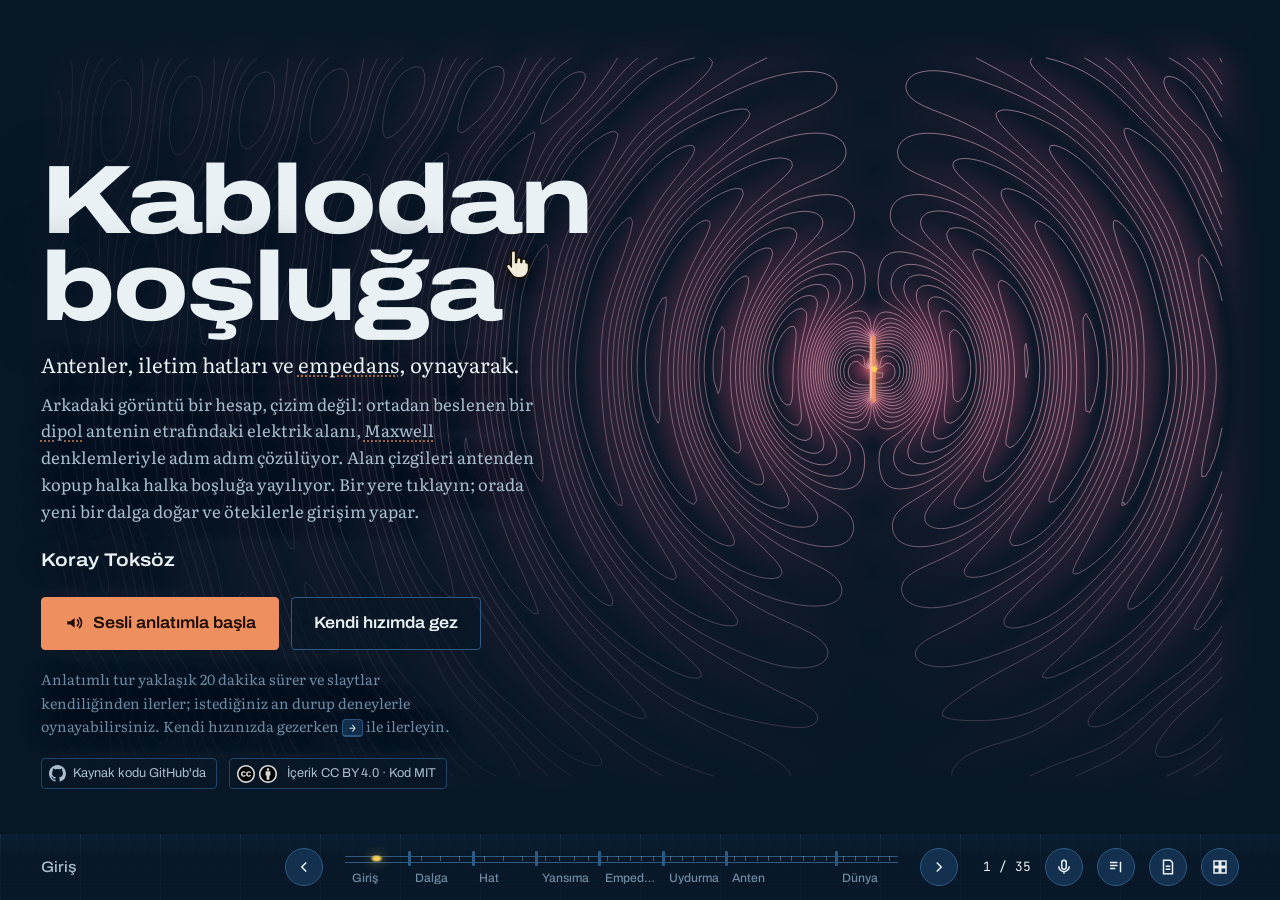
==== index.html @ 3594c9f1 "Kablodan Boşluğa: ilk sürüm Co-Authored-By: Claude Opus 5.5 <noreply@anthropic.com>" ====
<!doctype html>
<html lang="tr">
<head>
<meta charset="utf-8">
<meta name="viewport" content="width=device-width, initial-scale=1">
<title>Kablodan Boşluğa</title>
<meta name="author" content="Koray Toksöz">
<meta name="description" content="Antenler, iletim hatları ve empedans, oynayarak: kablodaki dalgadan yansımaya, Smith abağından empedans uydurmaya ve antenin dalgayı boşluğa salmasına.">
<meta name="theme-color" content="#0b1f33">
<link rel="preconnect" href="https://fonts.googleapis.com">
<link rel="preconnect" href="https://fonts.gstatic.com" crossorigin>
<link href="https://fonts.googleapis.com/css2?family=Archivo:wdth,wght@62..125,400..800&family=JetBrains+Mono:wght@400;500;600&family=Literata:ital,opsz,wght@0,7..72,400..700;1,7..72,400..600&display=swap" rel="stylesheet">
<link rel="stylesheet" href="css/style.css?v=1">
<link rel="stylesheet" href="css/demos.css?v=1">
<link rel="stylesheet" href="css/demos-ch1.css?v=1">
<link rel="stylesheet" href="css/demos-ch2.css?v=1">
<link rel="stylesheet" href="css/demos-ch3.css?v=1">
<link rel="stylesheet" href="css/demos-ch4.css?v=1">
<link rel="stylesheet" href="css/demos-ch6.css?v=1">
<link rel="stylesheet" href="css/demos-ch6b.css?v=1">
<link rel="stylesheet" href="css/demos-ch7.css?v=1">
<link rel="icon" href="data:image/svg+xml,%3Csvg xmlns='http://www.w3.org/2000/svg' viewBox='0 0 32 32'%3E%3Crect width='32' height='32' rx='6' fill='%230b1f33'/%3E%3Cpath d='M16 9v19M8 9h7M17 9h7' stroke='%23ee8f5f' stroke-width='2.4' stroke-linecap='round'/%3E%3Cpath d='M6 5a12 12 0 0 1 20 0' stroke='%23ffd257' stroke-width='1.6' fill='none'/%3E%3C/svg%3E">
</head>
<body>

<main id="deck">
<!-- ================= 0. KAPAK ================= -->
<section class="slide center cover" data-chapter="0" data-demo="cover" data-title="Kapak" id="kapak">
  <div class="stage bare"></div>
  <div class="cover-text">
    <h1>Kablodan<br>boşluğa</h1>
    <p class="sub">Antenler, iletim hatları ve empedans, oynayarak.</p>
    <p>Arkadaki görüntü bir hesap, çizim değil: ortadan beslenen bir dipol antenin etrafındaki elektrik alanı, Maxwell denklemleriyle adım adım çözülüyor. Alan çizgileri antenden kopup halka halka boşluğa yayılıyor. Bir yere tıklayın; orada yeni bir dalga doğar ve ötekilerle girişim yapar.</p>
    <p class="byline">Koray Toksöz</p>
    <div class="cover-actions">
      <button class="btn primary big" type="button" onclick="Narrator.start()">
        <svg viewBox="0 0 24 24" aria-hidden="true"><path d="M4 10v4h4l5 4V6L8 10z" fill="currentColor"/><path d="M16.5 8.5a5 5 0 0 1 0 7M19 6a8.5 8.5 0 0 1 0 12" fill="none" stroke="currentColor" stroke-width="2" stroke-linecap="round"/></svg>
        Sesli anlatımla başla
      </button>
      <button class="btn big ghost" type="button" onclick="Deck.next()">Kendi hızımda gez</button>
    </div>
    <p class="hint">Anlatımlı tur yaklaşık <span id="tour-min">20</span> dakika sürer ve slaytlar kendiliğinden ilerler; istediğiniz an durup deneylerle oynayabilirsiniz. Kendi hızınızda gezerken <kbd>→</kbd> ile ilerleyin.</p>
    <div class="cover-meta">
      <a class="gh-link" href="https://github.com/ktoksoz/anten-iletim-hatti" target="_blank" rel="noopener"><svg viewBox="0 0 16 16" aria-hidden="true"><path fill="currentColor" d="M8 0C3.58 0 0 3.58 0 8c0 3.54 2.29 6.53 5.47 7.59.4.07.55-.17.55-.38 0-.19-.01-.82-.01-1.49-2.01.37-2.53-.49-2.69-.94-.09-.23-.48-.94-.82-1.13-.28-.15-.68-.52-.01-.53.63-.01 1.08.58 1.23.82.72 1.21 1.87.87 2.33.66.07-.52.28-.87.51-1.07-1.78-.2-3.64-.89-3.64-3.95 0-.87.31-1.59.82-2.15-.08-.2-.36-1.02.08-2.12 0 0 .67-.21 2.2.82.64-.18 1.32-.27 2-.27.68 0 1.36.09 2 .27 1.53-1.04 2.2-.82 2.2-.82.44 1.1.16 1.92.08 2.12.51.56.82 1.27.82 2.15 0 3.07-1.87 3.75-3.65 3.95.29.25.54.73.54 1.48 0 1.07-.01 1.93-.01 2.2 0 .21.15.46.55.38A8.013 8.013 0 0016 8c0-4.42-3.58-8-8-8z"/></svg><span>Kaynak kodu GitHub'da</span></a>
      <a class="lic" href="https://creativecommons.org/licenses/by/4.0/deed.tr" target="_blank" rel="license noopener" title="İçerik: Creative Commons Atıf 4.0">
        <img src="img/cc-cc.svg" alt="Creative Commons" width="22" height="22"><img src="img/cc-by.svg" alt="Atıf" width="22" height="22">
        <span>İçerik CC BY 4.0 · Kod MIT</span>
      </a>
    </div>
  </div>
  <aside class="notes"><ul>
    <li>Arka plan canlı bir 2B FDTD simülasyonu: dipolün besleme boşluğuna sinüs akımı veriliyor; renk elektrik alanının şiddeti, ince çizgiler elektrik alan çizgileri.</li>
    <li>Tıklayınca kısa bir dalga paketi ateşlenir. Dipolün dalgasıyla üst üste binince girişim desenleri oluşur.</li>
    <li>Yol haritası: dalga → hat → yansıma → empedans → uydurma → anten → gerçek dünya.</li>
    <li>Kısayollar: N notlar, T metni gizle, O tüm slaytlar, F tam ekran, A anlatım, G deney gösterimleri.</li>
  </ul></aside>
</section>

<!-- ================= 1. DALGA VE KABLO ================= -->
<section class="slide" data-chapter="1" data-demo="ch1Rope" id="ip-dalgasi">
  <div class="text">
    <h2>İpte ilerleyen dalga</h2>
    <p class="lead">Bir ipin ucunu bir kez sallayın: bir tümsek ipin üzerinde koşar, öbür uca çarpar ve geri döner.</p>
    <p>Kablodaki elektrik sinyali de tam böyle davranır. Bu sitede renkler hep aynı şeyi anlatır: <span class="c-fwd">sarı</span> kaynaktan uzaklaşan <span class="c-fwd">ileri dalga</span>, <span class="c-ref">camgöbeği</span> uçtan geri gelen <span class="c-ref">yansıyan dalga</span>, <span class="c-tot">beyaz</span> ikisinin toplamı, yani ipin gerçek şekli.</p>
    <p>Uç duvara bağlıysa (<strong>sabit uç</strong>) tümsek ters dönerek, bir halkada serbestçe kayabiliyorsa (<strong>serbest uç</strong>) düz dönerek yansır. Kabloda sabit ucun karşılığı <strong>kısa devre</strong>, serbest ucun karşılığı <strong>açık devre</strong>dir.</p>
    <details class="more"><summary>Daha fazla: neden ters döner?</summary>
      <p>Kısa devrede iki tel birbirine bağlıdır; uçtaki gerilim sıfır olmak zorundadır. Bunu sağlamanın tek yolu, gelen dalgayla aynı büyüklükte ama ters işaretli bir dalganın geri dönmesidir. Açık devrede uçtan akım akamaz; bu kez dalga aynı işaretle döner ve uçtaki gerilim iki katına çıkar.</p>
      <span class="formula">kısa devre: Γ = −1 · açık devre: Γ = +1</span>
      <p>Γ (gama), yansıma katsayısı: yansıyan gerilimin gelen gerilime oranı. Akım dalgası tersini yapar: kısa devrede düz, açık devrede ters döner.</p>
    </details>
    <p class="try">“Salla” düğmesine basın, sonra ucu değiştirip yeniden sallayın; yansıyan tümseğin yönüne bakın.</p>
  </div>
  <div class="stage"></div>
  <aside class="notes"><ul>
    <li>Görüntü bir hesap: 1B FDTD ile çözülen kayıpsız iletim hattı. İp benzetmesi gerilim dalgası için birebir: ipin yer değiştirmesi ↔ gerilim.</li>
    <li>Sabit uç ↔ kısa devre (Γ = −1), serbest uç ↔ açık devre (Γ = +1). “Yansıyan / gelen” okuması simülasyondan ölçülür.</li>
    <li>Sol uç, yani “el”, dalgayı yutan uyumlu bir kaynak; bu yüzden geri dönen dalga solda kaybolur ve ikinci kez yansımaz.</li>
    <li>“Sürekli” seçilince ileri ve yansıyan dalgalar üst üste biner: yerinde sayan bir desen, yani duran dalga belirir (Bölüm 3'te ayrıntılı).</li>
  </ul></aside>
</section>

<section class="slide" data-chapter="1" data-demo="ch1When" id="kablo-ne-zaman">
  <div class="text">
    <h2>Kablo ne zaman sadece bir tel değildir?</h2>
    <p class="lead">Lambanızın 10 metrelik uzatma kablosu için “dalga” sözcüğü abartı gibi gelir. Frekans yükselince değil.</p>
    <p>Belirleyici olan, kablonun boyunun <strong>dalga boyuna</strong> oranıdır. Dalga boyu kablodan çok uzunsa, kablonun iki ucu aynı anda aynı gerilimi görür: kablo sadece bir teldir.</p>
    <p>Dalga boyu kabloya yaklaştıkça uçlar farklı anlarda farklı şeyler görür. Kablonun üstünde dalga belirir; artık o bir <strong>iletim hattı</strong>dır ve ucundaki yük, boyu, yapısı önem kazanır.</p>
    <p>Kaba kural: kablo dalga boyunun onda birinden kısaysa tel gibi davranır.</p>
    <details class="more"><summary>Daha fazla: elektriksel uzunluk</summary>
      <p>Kablonun boyunu dalga boyu cinsinden, ya da bir tam dalga 360° olacak biçimde derece cinsinden yazarız. Bu elektriksel uzunluk iki uç arasındaki faz farkıdır.</p>
      <span class="formula">λ = v / f · elektriksel uzunluk = 360° · ℓ / λ</span>
      <p>Burada kablo, hız faktörü 0,66 olan RG-58 (katı polietilen dielektrikli koaksiyel); dalga kabloda ışığın üçte ikisi hızla ilerler.</p>
    </details>
    <p class="try">Frekans kaydırıcısını 50 Hz'ten yukarı doğru sürükleyin; iki uçtaki göstergelerin ne zaman ayrıştığına bakın.</p>
  </div>
  <div class="stage"></div>
  <aside class="notes"><ul>
    <li>Kablo 10 m RG-58 (VF 0,66). λ/10 sınırı bu kablo için yaklaşık 2 MHz'e denk gelir: kısa dalga bantlarında 10 m kablo artık bir iletim hattıdır.</li>
    <li>Uçlardaki iki gösterge her ucun gerilim fazını gösterir; zaman ağır çekimde, fazlar arasındaki fark gerçek.</li>
    <li>50 Hz'te dalga boyu binlerce kilometredir; şebeke hatları ancak yüzlerce kilometre uzunlukta iletim hattı gibi davranır.</li>
    <li>Yük uyumlu varsayılır (yansıma yok); dalga yalnızca ileri gider. Uyumsuz yükü Bölüm 3'te göreceğiz.</li>
  </ul></aside>
</section>

<section class="slide" data-chapter="1" data-demo="ch1Velocity" id="hiz-faktoru">
  <div class="text">
    <h2>Kablodaki dalga ışıktan yavaştır</h2>
    <p class="lead">Boşlukta ışık hızıyla giden dalga, kablonun içine girince yavaşlar.</p>
    <p>Sinyal aslında tellerin içinde değil, iki iletken arasındaki yalıtkanda, yani <strong>dielektrik</strong>te ilerleyen bir alandır. Yalıtkan ne kadar “yoğun”sa (dielektrik sabiti ne kadar büyükse) dalga o kadar yavaşlar.</p>
    <p>Hızın ışık hızına oranına <strong>hız faktörü</strong> denir. Dalga yavaşlayınca dalga boyu da kısalır: aynı frekansta kablodaki dalga boyu boşluktakinden kısadır. Kabloyla anten ya da çeyrek dalga parçası keserken bu yüzden önemlidir.</p>
    <details class="more"><summary>Daha fazla: formül</summary>
      <span class="formula">VF = 1 / √εr · v = VF · c · λ_kablo = VF · c / f</span>
      <p>Katı polietilen (εr ≈ 2,25) kabloda VF ≈ 0,66; köpük polietilende 0,8'in üstüne çıkar. Hava dielektrikli hatlar neredeyse ışık hızındadır.</p>
    </details>
    <p class="try">Kablo türünü “Köpük PE” yapın ve “Yarıştır”a basın; aradaki farka ve kısalan dalga boyuna bakın.</p>
  </div>
  <div class="stage"></div>
  <aside class="notes"><ul>
    <li>Yarışta iki dalga aynı anda aynı frekansta yola çıkar; pist boyu boşluktaki dalga boyunun beş katı. Varış süreleri RF.wavelength ve hız faktöründen hesaplanır.</li>
    <li>Tipik değerler: RG-58 / RG-213 (katı PE) 0,66; RG-6 (köpük PE) 0,83 civarı; LMR-400 0,85.</li>
    <li>Pratik sonuç: 145 MHz'te katı PE kabloyla yapılan bir çeyrek dalga parçası, boşluktaki çeyrek dalganın yalnızca üçte ikisi uzunluğundadır.</li>
    <li>Hava “hız faktörü 1” sayılır; havanın εr değeri 1,0006 olduğundan aradaki fark binde birin altındadır.</li>
  </ul></aside>
</section>

<!-- ================= 2. İLETİM HATTI ================= -->
<section class="slide" data-chapter="2" data-demo="ch2Ladder" id="lc-merdiven">
  <div class="text">
    <h2>Hattın içi: bobin ve kondansatör merdiveni</h2>
    <p class="lead">Bir kabloyu çok ince dilimlere kesin: her dilim, küçük bir bobin ve küçük bir kondansatörden ibarettir.</p>
    <p>Teller boyunca akan akım manyetik alan kurar; bu, telin her santimetresinde küçük bir <span class="c-xp">bobin (L)</span> gibi davranır. İki iletken arasındaki gerilim elektrik alanı kurar; bu da her santimetrede küçük bir <span class="c-xn">kondansatör (C)</span> demektir.</p>
    <p>Darbe bu merdivende basamak basamak ilerler: her bobin bir sonraki kondansatörü doldurur, o da bir sonraki bobine akım verir. Basamak az olunca darbe yayvanlaşır, gecikir ve biçimini kaybeder; basamak sayısı arttıkça merdiven gerçek, sürekli bir hatta dönüşür.</p>
    <details class="more"><summary>Daha fazla: telgrafçı denklemleri</summary>
      <p>Heaviside, hattı sonsuz sayıda sonsuz küçük L ve C basamağı olarak düşündü. Birim uzunluk değerleri L′ ve C′ ise dalganın hızı ve karakteristik empedansı:</p>
      <span class="formula">v = 1 / √(L′C′) · Z₀ = √(L′ / C′)</span>
      <p>Sonlu sayıda basamaktan oluşan merdiven ise bir alçak geçiren süzgeçtir: kesim frekansının üstündeki bileşenleri geçiremez. Darbenin hızlı değişen kısımları bu yüzden geçemez ve darbe yayvanlaşır; kesime yakın frekanslar da daha yavaş ilerlediği için biçim bozulur.</p>
    </details>
    <p class="try">Basamak sayısını 4'e indirip “Darbe gönder”e basın, sonra 60'a çıkarıp yeniden gönderin.</p>
  </div>
  <div class="stage"></div>
  <aside class="notes"><ul>
    <li>Hat: 1 m RG-58 boyutlarında koaksiyel; L′ ve C′ RF.coaxL / RF.coaxC ile kesitten hesaplanır. Toplam L ve C basamaklara eşit bölünür.</li>
    <li>Merdiven, gerçek devre denklemleriyle (her bobin ve kondansatör için) küçük zaman adımlarıyla çözülür; “bozulma” ölçülen çıkışın ideal gecikmeli darbeden sapmasıdır.</li>
    <li>Kesim frekansı f_c = 1 / (π√(LC)) basamak başına; darbenin içerdiği frekanslar f_c'ye yaklaştıkça bozulma büyür.</li>
    <li>Olası soru: “Gerçek kablo kaç basamak?” Sonsuz; dalga boyuna göre çok küçük dilimler (λ/10'dan çok kısa) yeterince iyi bir modeldir.</li>
  </ul></aside>
</section>

<section class="slide" data-chapter="2" data-demo="ch2Z0" id="karakteristik-empedans">
  <div class="text">
    <h2>Karakteristik empedans</h2>
    <p class="lead">Kablonun “kimlik numarası” uzunluğu değil, kesitidir.</p>
    <p>Sonsuz uzun bir kablonun ucuna gerilim uygulasanız, kablo belli bir akım çeker; bu oran kablonun <strong>karakteristik empedansı</strong>dır (Z₀). Bobin etkisi akımı frenler, kondansatör etkisi akımı çeker; Z₀ ikisinin dengesidir.</p>
    <p>Teller birbirinden uzaklaştıkça Z₀ büyür, yaklaştıkça küçülür. Dielektrik dalgayı yavaşlatır ve Z₀'ı düşürür. Bu yüzden koaksiyel kablolar 50 ya da 75 Ω, geniş aralıklı çift hat 300 Ω civarındadır.</p>
    <details class="more"><summary>Daha fazla: neden tam 50 Ω?</summary>
      <p>Hava dielektrikli koaksiyelde en düşük kayıp <span class="num" data-z0="loss">…</span>, en yüksek güç taşıma <span class="num" data-z0="power">…</span> civarında olur (değerler burada formülden hesaplanır). 50 Ω ikisi arasında bir uzlaşmadır. Bu seçim, koaksiyel kabloyu 1929'da Bell Laboratuvarları'nda geliştiren Lloyd Espenschied ve Herman Affel'e atfedilir. 75 Ω ise düşük kayba yakın durur; kaybın gücten önemli olduğu TV ve video kablolarında tercih edilir.</p>
      <span class="formula">Z₀ = √(L′/C′) · koaks: Z₀ = (60 / √εr) · ln(D/d)</span>
    </details>
    <p class="try">“Dış çap D” kaydırıcısını sürükleyin ya da kesitteki bakır tutamaçları çekin; sonra hazır kablo düğmelerini deneyin.</p>
  </div>
  <div class="stage"></div>
  <aside class="notes"><ul>
    <li>Z₀ değerleri RF.coaxZ0, RF.twinZ0 ve RF.microstripZ0 (Hammerstad, iletken kalınlığı ihmal) ile hesaplanır. Çift hatta dielektrik tellerin çevresini tamamen dolduruyor varsayılır; gerçek TV şeridinde etkin εr daha düşüktür.</li>
    <li>50 Ω'un kökeni: Microwaves101, “Why fifty ohms?” (hava koaksiyelde en düşük kayıp ≈ 77 Ω, en yüksek tepe gücü ≈ 30 Ω); Belden, “50 ohms the forgotten impedance” (Espenschied ve Affel, Bell Labs, 1929). Birincil Bell Labs belgesi bulunamadı; atıf ikincil kaynaklara dayanır.</li>
    <li>Bell Labs için ayrıca ≈ 60 Ω “en yüksek gerilim dayanımı” değeri anılır (D/d = e). Bunlar hava dielektrik içindir; katı PE ile en düşük kayıp ≈ 51 Ω'a iner.</li>
    <li>Microwaves101'e göre 75 Ω'un nedeni tam olarak kayıp optimumu değil, kayıp ile esneklik/maliyet arasında pratik bir uzlaşmadır.</li>
  </ul></aside>
</section>

<section class="slide" data-chapter="2" data-demo="ch2Skin" id="deri-etkisi">
  <div class="text">
    <h2>Deri etkisi</h2>
    <p class="lead">Frekans yükseldikçe akım telin içini terk eder ve yüzeye kaçar.</p>
    <p>Telin içinde değişen akım, kendi manyetik alanıyla merkezde ters yönlü küçük girdaplar oluşturur. Bunlar merkezdeki akımı bastırır; akım yüzeydeki ince bir “deri”ye sıkışır.</p>
    <p>Bu derinin kalınlığına <strong>deri derinliği</strong> denir. Bakırda 50 Hz'te santimetre mertebesindedir; radyo frekanslarında mikrometrelere iner. Akım daha dar bir yoldan akınca direnç ve kablo kaybı frekansla artar.</p>
    <details class="more"><summary>Daha fazla: formül</summary>
      <span class="formula">δ = 1 / √(π f μ σ) · J(r) ≈ J(a) · e^(−(a − r)/δ)</span>
      <p>Isı haritası tam çözümdür (Bessel fonksiyonları); ince çizgi yaklaşık üstel profil. Kablo kaybı eğrileri kuramsal: düz, pürüzsüz bakır varsayar. Örgülü dış iletken ve çok telli iç iletken yüzünden veri sayfası değerleri biraz daha yüksektir (noktalar).</p>
    </details>
    <p class="try">Frekans kaydırıcısını yavaşça 50 Hz'ten 1 GHz'e sürükleyin; akımın yüzeye çekilişine ve kaybın artışına bakın.</p>
  </div>
  <div class="stage"></div>
  <aside class="notes"><ul>
    <li>Akım yoğunluğu çivit renkle (akım manyetik alan üretir); renk her frekansta yüzeydeki değere göre ölçeklenir.</li>
    <li>δ = RF.skinDepth(f), bakır σ = 5,8·10⁷ S/m. AC/DC direnç oranı, tam profilden sayısal integralle hesaplanır; yüksek frekansta ≈ a / 2δ.</li>
    <li>Kayıp eğrileri RF.coaxLoss (iletken + dielektrik, tanδ = 2·10⁻⁴). Veri sayfası noktaları: Belden 9201 (RG-58) ve Belden 8267 (RG-213) nominal zayıflama tabloları.</li>
    <li>Gümüş kaplamanın yalnızca birkaç mikrometrelik bir katman olmasına rağmen işe yaraması bu yüzdendir: akım zaten orada akar.</li>
  </ul></aside>
</section>

<!-- ================= 3. YANSIMA VE DURAN DALGA ================= -->
<section class="slide" data-chapter="3" data-demo="ch3Line" data-title="Kablodaki yankı" id="hat-simulasyonu">
  <div class="text">
    <h2>Kablodaki yankı</h2>
    <p class="lead">Kabloya gönderdiğiniz dalga, ucundaki yüke çarpar. Yük kablonun “beklediği” gibi değilse dalganın bir kısmı yankı olarak geri döner.</p>
    <p>Bir ipi duvara bağlayıp silkelerseniz dalga duvardan ters dönerek geri gelir; ipin ucu serbestse düz döner. Kablo da böyle davranır: <span class="c-r">yük direnci</span> küçükse yankı ters, büyükse düz döner. Yük tam 50 Ω olduğunda kablo sonsuza uzanıyormuş gibi davranır: dalga yükte emilir, yankı olmaz.</p>
    <p><span class="c-fwd">Sarı</span> kaynaktan yola çıkan dalga, <span class="c-ref">camgöbeği</span> yükten dönen yankı, <span class="c-tot">beyaz</span> ise kabloda bir voltmetreyle gerçekten ölçeceğiniz toplam gerilim.</p>
    <details class="more"><summary>Daha fazla: reaktans, darbe ve formül</summary>
      <p>Yüke <span class="c-xp">+X</span> eklediğinizde simülasyon sinüsün frekansında tam o reaktansı veren bir bobin, <span class="c-xn">−X</span> eklediğinizde bir kondansatör koyar. Sürekli sinüste yankının boyu ve kayması tek bir karmaşık sayıyla, Γ ile anlatılır; ölçülen ve hesaplanan değer yan yana durur.</p>
      <p>Darbe ise birçok frekansın toplamıdır. Bobin ilk anda açık devre gibi davranır, sonra akımı geçirir; kondansatör ilk anda kısa devre gibidir, doldukça açık devreye döner. Bu yüzden reaktif yükte darbenin yankısı biçim değiştirir ve tek bir sayıyla anlatılamaz.</p>
      <span class="formula">Γ = (Z_L − Z₀) / (Z_L + Z₀)</span>
      <p>Simülasyon, kablonun telgrafçı denklemlerini FDTD yöntemiyle adım adım çözer; dalga her adımda tam bir hücre ilerler.</p>
    </details>
    <p class="try">Önce “Kısa devre”, sonra “Açık devre” düğmesine basın: yankı bir ters, bir düz döner. Sonra “50 Ω” ile yankıyı yok edin.</p>
  </div>
  <div class="stage"></div>
  <aside class="notes"><ul>
    <li>Hat 400 hücre; Courant sayısı 1 olduğundan dalga her adımda tam bir hücre ilerler, sayısal dağılma yok. Kaynağın iç direnci 50 Ω: geri dönen yankı kaynakta emilir, ikinci kez yansımaz.</li>
    <li>İleri ve yansıyan dalga ayrımı yaklaşık değil: aynı kaynakla, uyumlu yüklü ikinci bir “gölge” hat koşar; ileri dalga = gölge hattaki gerilim, yansıyan = toplam − ileri.</li>
    <li>Ölçüm darbede hattın ortasında (tepe oranı), sinüste yükte (bir periyotluk Fourier toplamı) yapılır. Uyumlu yükte ≈ 0, kısa devrede −1, açık devrede +1, 100 Ω'da +1/3, 25 Ω'da −1/3 çıkar.</li>
    <li>Olası soru: “Yankı vericiye ne yapar?” Gerçek vericinin çıkışı her zaman 50 Ω'luk bir direnç gibi davranmaz; dönen güç çıkış katını zorlayabilir. Bölüm 5'te uydurma ile çözülür.</li>
  </ul></aside>
</section>

<section class="slide" data-chapter="3" data-demo="ch3Gamma" data-title="Yansıma katsayısı" id="yansima-katsayisi">
  <div class="text">
    <h2>Yankının boyu ve yönü</h2>
    <p class="lead">Yansıma katsayısı Γ (gama) tek bir sayıda iki şey söyler: yankı ne kadar büyük ve gelen dalgaya göre ne kadar kaymış.</p>
    <p>Γ'yı bir ok gibi düşünün. <strong>Okun boyu</strong> yankının genliği: 0 ise yankı yok, 1 ise dalganın tamamı geri dönüyor. <strong>Okun yönü</strong> yankının kayması: sağa bakan ok düz, sola bakan ok ters dönen yankı demek.</p>
    <p>Ok hiçbir zaman birim çemberin dışına çıkmaz. Çemberin sol ucu kısa devre, sağ ucu açık devre, tam ortası uyumlu yük. Üst yarıda yük <span class="c-xp">endüktif (+X)</span>, alt yarıda <span class="c-xn">kapasitif (−X)</span>. Bu düzlem, birazdan Smith abağının zemini olacak.</p>
    <p>Yansıyan güç okun boyunun karesidir: genliği yarıya inen yankı, gücün dörtte birini geri taşır.</p>
    <details class="more"><summary>Daha fazla: formüller</summary>
      <span class="formula">Γ = (Z_L − Z₀) / (Z_L + Z₀)</span>
      <span class="formula">P_yansıyan / P_gelen = |Γ|²</span>
      <span class="formula">Z_L = Z₀ (1 + Γ) / (1 − Γ)</span>
      <p>Pay, yükün 50 Ω'dan ne kadar saptığını ölçer. Direnç negatif olamadığı için (pasif yük) |Γ| hiçbir zaman 1'i geçmez.</p>
    </details>
    <p class="try">Oku ucundan tutup çemberin içinde gezdirin; yük empedansı, |Γ| ve yansıyan güç canlı değişir.</p>
  </div>
  <div class="stage"></div>
  <aside class="notes"><ul>
    <li>Zemindeki soluk ızgara, Smith abağının ta kendisi: kemik renkli daireler sabit direnç, mor ve turkuaz yaylar sabit reaktans. Bölüm 4'te bu ızgarayı okuyacağız.</li>
    <li>|Γ| = 1 çemberinin üstündeki yükler (kısa, açık, saf bobin, saf kondansatör) hiç güç tüketmez: gelen gücün tamamı geri döner.</li>
    <li>Sağdaki iki dalga yükteki gelen (sarı) ve yansıyan (camgöbeği) dalgadır; aralarındaki zaman kayması Γ'nın açısıdır.</li>
    <li>Gösteri sırası önerisi: Kısa devre → Açık devre → Uyumlu yük → Rastgele.</li>
  </ul></aside>
</section>

<section class="slide" data-chapter="3" data-demo="ch3Swr" data-title="Duran dalga" id="duran-dalga">
  <div class="text">
    <h2>Duran dalga</h2>
    <p class="lead">Giden dalga ile yankı aynı kabloda üst üste biner. Bazı noktalarda birbirini güçlendirir, bazılarında söndürür; ortaya yerinde sayan bir desen çıkar.</p>
    <p><span class="c-tot">Beyaz</span> çizgi kablodaki gerçek gerilim; kesikli zarf, her noktada ulaşılan en yüksek değer. İki tepe arası hep yarım dalga boyudur.</p>
    <p>En yüksek ve en düşük gerilimin oranı <strong>VSWR</strong> (duran dalga oranı): telsizcinin SWR metresinde okuduğu sayı. 1 kusursuz uyum demek.</p>
    <p><strong>Geri dönüş kaybı</strong> yankının kaç desibel zayıf döndüğünü söyler; büyük olması iyidir. <strong>Uyumsuzluk kaybı</strong> ise yankı yüzünden antene ulaşamayan gücün desibel karşılığıdır.</p>
    <details class="more"><summary>Daha fazla: formüller</summary>
      <span class="formula">VSWR = V_max / V_min = (1 + |Γ|) / (1 − |Γ|)</span>
      <span class="formula">Geri dönüş kaybı = −20 log₁₀ |Γ|  dB</span>
      <span class="formula">Uyumsuzluk kaybı = −10 log₁₀ (1 − |Γ|²)  dB</span>
      <span class="formula">|V(d)| = |V⁺| · |1 + Γ e^(−j2βd)|</span>
      <p>Örnek kablo: <span class="mono" data-ch3="swr-f"></span> ve RG-58 (hız faktörü <span class="mono" data-ch3="swr-vf"></span>); burada λ/2 = <span class="mono" data-ch3="swr-half"></span>. Hesap kayıpsız hat ve uyumlu verici varsayar. Gerçek kablonun kaybı yankıyı da zayıflatır; bu yüzden vericinin yanında ölçülen SWR, antenin yanındakinden iyi görünür.</p>
    </details>
    <p class="try">Yük direncini 50 Ω'dan uzaklaştırın: zarf dalgalanır, VSWR büyür, antene ulaşan güç çubuğu kısalır.</p>
  </div>
  <div class="stage"></div>
  <aside class="notes"><ul>
    <li>Çizim, kararlı durumdaki fazör çözümü: V(d, t) = Re{(e^(jβd) + Γ e^(−jβd)) e^(jωt)}. Zarf RF.envelope ile, VSWR, geri dönüş ve uyumsuzluk kaybı RF ile hesaplanır; “V_max / V_min” okuması zarftan ölçülür ve VSWR ile aynı çıkmalı.</li>
    <li>Saf direnç yükte (X = 0) R &gt; 50 Ω iken yükte tepe, R &lt; 50 Ω iken yükte çukur olur. Reaktans eklenince desen kayar.</li>
    <li>Güç çubuğu kayıpsız hat ve uyumlu kaynak varsayar: yüke ulaşan oran 1 − |Γ|². VSWR 2 iken kayıp yalnızca yarım desibel civarındadır; asıl dert yansıyan gücün vericiyi zorlamasıdır.</li>
    <li>Olası soru: “SWR metre nereye takılmalı?” Kablo kaybı yüzünden vericinin yanında ölçülen SWR olduğundan iyi görünür.</li>
  </ul></aside>
</section>

<section class="slide" data-chapter="3" data-demo="ch3Tdr" data-title="TDR" id="tdr">
  <div class="text">
    <h2>Yankıdan arıza bulmak</h2>
    <p class="lead">Kabloya kısa bir darbe gönderip yankısını dinlerseniz kabloyu sökmeden nerede ne olduğunu bulursunuz. Buna TDR (zaman alanında yansıma ölçümü) denir.</p>
    <p><strong>Ne zaman</strong> döndüğü uzaklığı verir: darbe arızaya gidip geri gelir, yolu iki kez kateder. RG-58'de dalga ışık hızının <span class="mono" data-ch3="tdr-vf"></span> katıyla ilerler.</p>
    <p><strong>Hangi yönde</strong> döndüğü türünü söyler: <strong>kopuk</strong> kablo (açık devre) düz, <strong>kısa devre</strong> ters ve tam boy yankı verir. <strong>Ezilmiş</strong> kesitte empedans düşer: önce ters, sonra düz küçük bir yankı. <strong>Kötü konektör</strong> kısa bir yüksek empedans bölgesidir: önce düz, sonra ters.</p>
    <details class="more"><summary>Daha fazla: hesap</summary>
      <span class="formula">d = v · t / 2,   v = hız faktörü · c</span>
      <p>RG-58'de darbe 1 ns'de <span class="mono" data-ch3="tdr-cm1"></span> yol alır; gidiş-dönüş hesaba katılınca osiloskoptaki her 1 ns, kablo üzerinde <span class="mono" data-ch3="tdr-cm2"></span> demektir.</p>
      <p>Gerçek TDR cihazları çoğunlukla darbe yerine hızlı yükselen bir basamak gönderir; okuma mantığı aynıdır. NanoVNA gibi ağ analizörleri de frekans taramasından bu grafiği hesaplayabilir.</p>
    </details>
    <p class="try">“Arızayı bul”a geçin. Osiloskopta yankının zamanını okuyun, türünü seçin, sonra kablo üzerinde arızanın yerine tıklayın.</p>
  </div>
  <div class="stage"></div>
  <aside class="notes"><ul>
    <li>Ölçek: 25 m RG-58 (hız faktörü 0,66), 500 hücre × 5 cm; bir simülasyon adımı ≈ 0,25 ns. Kablonun ucunda uyumlu 50 Ω yük var, bu yüzden arıza yoksa uçtan yankı gelmez.</li>
    <li>Ezik: dış iletken iç iletkene yaklaşır, D/d küçülür, Z₀ = 60/√εr · ln(D/d) düşer (burada 35 Ω). Kötü konektör: 15 cm boyunca 120 Ω.</li>
    <li>Simülasyon kayıpsız. Gerçek kabloda kayıp, uzaktaki yankıyı küçültür ve yayar; yine de zamanı aynıdır.</li>
    <li>Oyunda puan, tahminle gerçek yer arasındaki metre cinsinden hatadır; tür tahmini ayrıca sayılır.</li>
  </ul></aside>
</section>

<!-- ================= 4. EMPEDANS VE SMITH ABAĞI ================= -->
<section class="slide" data-chapter="4" data-demo="ch4Imp" id="empedans-nedir">
  <div class="text">
    <h2>Empedans nedir?</h2>
    <p class="lead">Bir yük, gelen dalgaya iki türlü karşılık verir: enerjiyi yutar ya da bir an saklayıp geri verir.</p>
    <p><span class="c-r">Direnç (R)</span> enerjiyi ısıya ya da ışımaya çevirir. Bobin enerjiyi manyetik alanında, kondansatör elektrik alanında saklar ve her yarım periyotta geri verir. Bu saklayıp geri verme işine <em>reaktans</em> (X) denir: bobininki <span class="c-xp">artı (+X, endüktif)</span>, kondansatörünkü <span class="c-xn">eksi (−X, kapasitif)</span>.</p>
    <p>Bobin hızlı değişime direnir; frekans arttıkça reaktansı büyür. Kondansatör yavaş değişimde dolup akımı keser; frekans düştükçe reaktansı büyür. İkisini birlikte yazınca empedans tek bir sayı olmaktan çıkar, düzlemde bir nokta olur: yatayda R, dikeyde X.</p>
    <details class="more"><summary>Daha fazla: formüller</summary>
      <p>Empedans karmaşık bir sayıdır. Baştaki j, sayının dikey eksende durduğunu söyler (j² = −1). Seri bağlı elemanların reaktansları toplanır.</p>
      <span class="formula">Z = R + jX &nbsp;·&nbsp; X_L = 2πfL &nbsp;·&nbsp; X_C = −1/(2πfC) &nbsp;·&nbsp; |Z| = √(R² + X²)</span>
    </details>
    <p class="try">Frekansı kaydırın: nokta yalnızca dikey yönde kayar; mor ok uzarken turkuaz ok kısalır.</p>
  </div>
  <div class="stage"></div>
  <aside class="notes"><ul>
    <li>Seri R-L-C'de R frekansla değişmez; bu yüzden nokta düzlemde dikey bir çizgi üzerinde gezer. Paralel devrede durum farklıdır (sonraki slayt).</li>
    <li>Okların uç uca eklenmesi karmaşık toplamanın kendisidir: önce R kadar sağa, sonra X_L kadar yukarı, sonra X_C kadar aşağı.</li>
    <li>Olası soru: "Reaktans güç harcar mı?" Hayır; ideal bobin ve kondansatör enerjiyi yarım periyot saklar, sonra devreye geri verir. Harcanan güç yalnızca R'dedir.</li>
    <li>Gerçek bobinin telinde direnç, gerçek kondansatörde kaçak vardır; burada ideal elemanlar kullanılıyor.</li>
  </ul></aside>
</section>

<section class="slide" data-chapter="4" data-demo="ch4Res" id="rezonans">
  <div class="text">
    <h2>Rezonans</h2>
    <p class="lead">Salıncağı kendi ritminde iterseniz küçük itmeler büyük salınıma dönüşür. Bobin ile kondansatör de böyle bir çift kurar.</p>
    <p>Enerji bobinin manyetik alanı ile kondansatörün elektrik alanı arasında gidip gelir. Bir frekansta iki reaktans eşit büyüklükte ve ters işaretli olur, birbirini sıfırlar: geriye yalnızca <span class="c-r">direnç</span> kalır. Bu frekans <em>rezonans</em> frekansıdır; grafikte <span class="c-xp">mor</span> ve <span class="c-xn">turkuaz</span> çizgilerin kesiştiği yer.</p>
    <p>Seri devrede empedans rezonansta en küçük değerine iner, akım en büyük olur. Paralel devrede tersine en büyük değerine çıkar. Direnç sürtünme gibidir; tepeyi yayvanlaştırır. Tepenin ne kadar sivri olduğunu <em>Q faktörü</em> söyler.</p>
    <details class="more"><summary>Daha fazla: f₀, Q ve bant genişliği</summary>
      <span class="formula">f₀ = 1 / (2π√(LC)) &nbsp;·&nbsp; Q_seri = (1/R)·√(L/C) &nbsp;·&nbsp; Q_paralel = R·√(C/L) &nbsp;·&nbsp; BW = f₀/Q</span>
      <p>Bant genişliği, gücün yarıya indiği (−3 dB) iki frekans arasındaki aralıktır; grafikte bakır ölçü çizgisi. Antenler de rezonans devresi gibi davranır: yüksek Q'lu bir anten dar bantlıdır.</p>
    </details>
    <p class="try">Frekansı rezonansa getirin, sonra direnci küçültün: salıncak büyür, tepe sivrilir.</p>
  </div>
  <div class="stage"></div>
  <aside class="notes"><ul>
    <li>Grafik iki eksende de logaritmik: X_L ve |X_C| bu ölçekte düz çizgi olur ve tam f₀'da kesişir.</li>
    <li>Salıncak benzetmesi: itme ritmi sürücü frekansı, salıncağın kendi ritmi f₀. Salınım yüzdesi, seri devrede akımın, paralel devrede gerilimin rezonanstaki değerine oranı.</li>
    <li>Seri devrede küçük R yüksek Q verir; paralel devrede büyük R yüksek Q verir. Aynı sezgi: sürtünme azalınca tepe sivrilir.</li>
    <li>Olası soru: "Antenim neden yalnızca bir bantta iyi?" Çünkü anten de bir rezonans devresi; rezonanstan uzaklaştıkça reaktansı büyür.</li>
  </ul></aside>
</section>

<section class="slide" data-chapter="4" data-demo="ch4Line" id="hat-donusumu">
  <div class="text">
    <h2>Hat empedansı dönüştürür</h2>
    <p class="lead">Bir yükü kablonun öbür ucundan ölçerseniz yükün kendisini değil, kablonun dönüştürdüğü empedansı görürsünüz.</p>
    <p>Yükten dönen yankı girişe gidip gelme yolu kadar gecikir. Kablo uzadıkça yankının fazı döner ve girişte toplanan dalga başka bir gerilim/akım oranı gösterir. Bu yüzden giriş empedansının <span class="c-r">R</span>'si ve <span class="c-xp">+X</span>/<span class="c-xn">−X</span>'i hat boyunca dalgalanır.</p>
    <p>İki uzunluk özeldir. <strong>Çeyrek dalga boyu</strong> hat empedansı tersine çevirir: küçük büyük, kısa devre açık devre olur. <strong>Yarım dalga boyu</strong> hat yükü aynen tekrarlar; desen her yarım dalga boyunda baştan başlar.</p>
    <details class="more"><summary>Daha fazla: giriş empedansı formülü</summary>
      <span class="formula">Z_giriş = Z₀ · (Z_L + jZ₀ tan βd) / (Z₀ + jZ_L tan βd) &nbsp;·&nbsp; β = 2π/λ</span>
      <p>d = λ/4'te tan βd sonsuza gider ve Z_giriş = Z₀²/Z_L olur; d = λ/2'de tan βd = 0 ve Z_giriş = Z_L. Burada hat kayıpsız kabul ediliyor (ideal model).</p>
    </details>
    <p class="try">Hat uzunluğunu sürükleyin, sonra λ/4 ve λ/2 düğmelerine basıp giriş empedansını yükle karşılaştırın.</p>
  </div>
  <div class="stage"></div>
  <aside class="notes"><ul>
    <li>Pratik sonuç: anten analizörünü kablonun ucuna takarsanız, kablo uzunluğu ölçülen empedansı değiştirir; VSWR ise (kayıpsız hatta) değişmez.</li>
    <li>λ/4 dönüştürücü uydurmada kullanılır (Bölüm 5): Z₁ = √(Z₀·R_L) empedanslı çeyrek dalga hat, R_L'yi Z₀'a çevirir.</li>
    <li>Kısa devre yükle λ/4 hat girişte açık devre gibi görünür; stub filtreleri ve "çeyrek dalga tuzakları" böyle çalışır.</li>
    <li>Sağ üstteki küçük Smith önizlemesi: nokta merkez etrafında dönüyor; bir sonraki slaytın konusu.</li>
  </ul></aside>
</section>

<section class="slide" data-chapter="4" data-demo="ch4Smith" id="smith-abagi">
  <div class="text">
    <h2>Smith abağı</h2>
    <p class="lead">Bütün pasif empedansları tek bir daireye sığdıran harita: sonsuza uzanan düzlemi büküp bir daireye kapatır.</p>
    <p>Düz düzlemde R sıfırdan sonsuza, X eksi sonsuzdan artı sonsuza gider. Smith abağı bu düzlemi yansıma katsayısına (Γ) göre büker: merkez tam uyum, sol uç kısa devre, sağ uç açık devre, dış çember saf reaktans. <span class="c-r">Kemik daireler</span> sabit direnç, <span class="c-xp">üst</span> ve <span class="c-xn">alt</span> yaylar sabit reaktanstır.</p>
    <p>Merkezden uzaklık |Γ|'dır; aynı uzaklıktaki her nokta aynı VSWR (duran dalga oranı) değerini verir. Hat eklemek noktayı bu <span class="c-ref">daire</span> üzerinde saat yönünde döndürür; yarım dalga boyunda tam bir tur.</p>
    <p>Bell Laboratuvarları'ndan Phillip H. Smith abağı Ocak 1939'da <em>Electronics</em> dergisinde yayımladı. İlk denemesi dikdörtgen bir çizelgeydi.</p>
    <details class="more"><summary>Daha fazla: abağın matematiği</summary>
      <span class="formula">z = Z/Z₀ &nbsp;·&nbsp; Γ = (z − 1)/(z + 1) &nbsp;·&nbsp; VSWR = (1 + |Γ|)/(1 − |Γ|) &nbsp;·&nbsp; Γ(d) = Γ_L·e^(−j2βd)</span>
      <p>Bu dönüşüm doğruları ve daireleri yine daireye çevirir; bu yüzden ızgaranın hepsi daire yaylarından oluşur. Dış ölçek, hattın kaynağa doğru kaç dalga boyu uzadığını okur.</p>
    </details>
    <p class="try">“Düz düzlem” düğmesine basıp abağın açılışını izleyin; sonra noktayı abakta sürükleyin ve hat ekleyin.</p>
  </div>
  <div class="stage"></div>
  <aside class="notes"><ul>
    <li>Kaynak: P. H. Smith, "Transmission Line Calculator", Electronics, c. 12, sayı 1, Ocak 1939, s. 29–31; geliştirilmiş sürüm Ocak 1944. Japonya'da Tōsaku Mizuhashi 1937'de benzer bir abak yayımladı (en.wikipedia.org/wiki/Smith_chart).</li>
    <li>Smith önce dikdörtgen bir çizelge kullandı, sonra kutupsal biçime geçti; "Düz düzlem" animasyonu bu bükülmeyi gösteriyor. Düz düzlemde yalnızca R ≤ 4·Z₀ ve |X| ≤ 2,6·Z₀ kısmı sığar.</li>
    <li>NanoVNA'nın Smith ekranı aynı şeyi gösterir: frekans taranırken nokta abakta bir eğri çizer (Bölüm 7).</li>
    <li>Olası soru: "Nokta neden saat yönünde döner?" Hat, yansımaya gidiş-dönüş gecikmesi ekler; faz geriler, Γ saat yönünde döner.</li>
  </ul></aside>
</section>

<section class="slide" data-chapter="4" data-demo="ch4Game" id="smith-oyun">
  <div class="text">
    <h2>Smith'te oyna</h2>
    <p class="lead">Rastgele bir yükü yalnızca bobin, kondansatör ve kablo ekleyerek merkeze, yani uyuma getirin.</p>
    <ul>
      <li><span class="c-xp">Seri bobin</span> ya da <span class="c-xn">seri kondansatör</span> direnci değiştirmez: nokta kendi kemik direnç dairesinde kayar; bobin yukarı, kondansatör aşağı.</li>
      <li>Paralel eleman iletkenliği değiştirmez: nokta kesikli iletkenlik dairesinde kayar (kesikli izler).</li>
      <li>Hat parçası noktayı merkez çevresinde döndürür (noktalı iz).</li>
    </ul>
    <p>Püf noktası: önce noktayı merkezden geçen kesikli daireye (g = 1) ya da kemik daireye (r = 1) taşıyın, sonra tek elemanla merkeze kayın. Sonraki bölümün L-ağı tam olarak budur.</p>
    <p class="try">“Seri L” ekleyip miktarı artırın; nokta kesikli daireye değince “Paralel C” ekleyin.</p>
  </div>
  <div class="stage"></div>
  <aside class="notes"><ul>
    <li>Değerler seçilen frekansta ideal bobin ve kondansatöre çevriliyor (pF, nH). Aynı Smith yolu 7 MHz'te ve 435 MHz'te çok farklı parça değerleri verir.</li>
    <li>Hedef halkası VSWR 1,2'nin altını gösterir; amatör telsizde VSWR 1,5'in altı genellikle yeterli sayılır.</li>
    <li>Hat adımının fiziksel uzunluğu RG-58'in hız faktörüyle hesaplanıyor.</li>
    <li>İpucu: paralel eleman eklerken admitans ızgarasına (kesikli soluk daireler) bakın; seri eleman eklerken empedans ızgarasına.</li>
  </ul></aside>
</section>

<!-- ================= 5. EMPEDANS UYDURMA ================= -->
<section class="slide" data-chapter="5" data-demo="ch5Why" id="neden-uydurma">
  <div class="text">
    <h2>Neden uydurma?</h2>
    <p class="lead">Her verici, içinde bir direnç saklıyormuş gibi davranır. Yük bu dirence eşit olduğunda en çok gücü alır.</p>
    <p>Su hortumunu düşünün: musluğun kendi direnci var. Hortum çok darsa su az akar; çok genişse basınç düşer. İkisinin dengede olduğu bir nokta en çok suyu taşır. Elektrikte bu nokta <span class="c-r">yük direnci</span> = kaynağın iç direncidir.</p>
    <p>Yük uyumsuzsa gücün bir kısmı yüke girmez, <span class="c-ref">geri döner</span>. Kaybolan bu güç, yansıma katsayısının karesiyle orantılıdır.</p>
    <p>İkinci neden vericinin kendisi: geri dönen güç çıkış katındaki transistörlerin üstünde ek gerilim ve ısı demektir. Birçok yarı iletken çıkışlı telsiz yansıyan gücü bir yönlü kuplörle ölçer ve VSWR (duran dalga oranı) yükselince gücü kendiliğinden kısar. Eşik modelden modele değişir; şemadaki lamba yalnızca bir örnek.</p>
    <details class="more"><summary>Daha fazla: formül</summary>
      <p>Açık devre gerilimi V, iç direnci Rs olan kaynakta yükün gücü:</p>
      <span class="formula">P = V² · RL / (Rs + RL)²</span>
      <p>Türevi sıfıra eşitlenince RL = Rs bulunur. Bu ifade aslında Pmax · (1 − |Γ|²)'ye eşittir; Γ = (RL − Rs)/(RL + Rs). Yani "geri dönen güç" ile "yüke girmeyen güç" aynı şeydir.</p>
    </details>
    <p class="try">Yük direncini 50 Ω'un altına ve üstüne kaydırın; sarı eğrinin tepesini bulun.</p>
  </div>
  <div class="stage"></div>
  <aside class="notes"><ul>
    <li>Maksimum güç aktarımı verimlilik değildir: RL = Rs'te gücün yarısı kaynağın iç direncinde harcanır. Gerçek vericiler bu yüzden "50 Ω'luk bir direnç" değildir; 50 Ω yüke anma güçlerini verecek biçimde tasarlanır.</li>
    <li>Ekrandaki kaynak modeli: 100 W verebilen, iç direnci 50 Ω ideal kaynak. Yansıyan güç Pmax·|Γ|² ile, yük gücü V²RL/(Rs+RL)² ile hesaplanıyor; ikisinin toplamı Pmax.</li>
    <li>SWR koruması (foldback): katı hal telsizlerinin çoğunda yönlü kuplör yansıyan gücü izler; eşik ve davranış üreticiye göre değişir, kullanım kılavuzuna bakılmalı. Lambadaki 2:1 eşiği yalnızca örnektir.</li>
  </ul></aside>
</section>

<section class="slide" data-chapter="5" data-demo="ch5LMatch" id="l-agi">
  <div class="text">
    <h2>L-ağı</h2>
    <p class="lead">Bir bobin ve bir kondansatör, hemen her yükü 50 Ω'a çevirebilir. Smith abağında bu iki adımlık bir yolculuktur.</p>
    <p>Seri eleman noktayı sabit <span class="c-r">direnç</span> dairesi üzerinde kaydırır; paralel eleman sabit iletkenlik dairesi (kesikli ızgara) üzerinde. Bobin (<span class="c-xp">+X</span>) bir yöne, kondansatör (<span class="c-xn">−X</span>) öbür yöne iter.</p>
    <p>İlk eleman noktayı, merkezden geçen daireye taşır; ikincisi merkeze indirir. Bu yüzden genellikle iki çözüm vardır. Seri bobin ve paralel kondansatör <strong>alçak geçiren</strong> bir süzgeçtir (harmonikleri de bastırır); seri kondansatör ve paralel bobin <strong>yüksek geçiren</strong>.</p>
    <details class="more"><summary>Daha fazla: hesap</summary>
      <p>RL &gt; Z₀ ise paralel eleman yükün yanına konur; RL &lt; Z₀ ise seri eleman. Reaktanslar bileşene çevrilir:</p>
      <span class="formula">L = X / (2πf) · C = 1 / (2πf · |X|)</span>
      <p>Ekrandaki Zin, seçilen elemanlarla devrenin girişinden yeniden hesaplanır. Bileşenler ideal kabul edilir; gerçek parçaların kaybı ve parazitik değerleri yoktur.</p>
    </details>
    <p class="try">"Adım adım göster"e basın, sonra öbür çözümü seçin. Turuncu noktayı sürükleyerek yükü değiştirin.</p>
  </div>
  <div class="stage"></div>
  <aside class="notes"><ul>
    <li>Hesap RF.lMatch (Pozar 5.1); doğrulama RF.lMatchZin: kaynak tarafından görülen empedans her çözümde 50 + j0 Ω çıkıyor.</li>
    <li>Yük reaktiflse iki bobinli ya da iki kondansatörlü çözüm de çıkabilir; bu durumda devre ne alçak ne yüksek geçirendir.</li>
    <li>Pratikte alçak geçiren çözüm tercih edilir: vericinin harmoniklerini ek olarak zayıflatır. Yüksek geçiren çözüm DC'yi keser.</li>
    <li>Ölçek: Smith abağındaki ızgara 50 Ω'a normalize. Merkez = 50 Ω, kesikli daireler admitans ızgarası.</li>
  </ul></aside>
</section>

<section class="slide" data-chapter="5" data-demo="ch5Stub" id="ceyrek-dalga-stub">
  <div class="text">
    <h2>Hat parçasıyla uydurma</h2>
    <p class="lead">Bobin ve kondansatör yerine kablonun kendisini kullanabiliriz.</p>
    <p><strong>Çeyrek dalga dönüştürücü:</strong> araya, empedansı iki değerin geometrik ortalaması olan bir hat parçası konur. Bu hat boyunca nokta, <em>kendi</em> empedansına göre çizilmiş abağın merkezi etrafında döner; 50 Ω abağında ise bu dönüş kaymış bir daire gibi görünür. Çeyrek dalgada yük, öbür uçta 50 Ω olarak belirir. Yalnızca gerçek (dirençli) yükler için çalışır.</p>
    <p><strong>Tek stub:</strong> yükten belli bir uzaklığa gidilir; orada iletkenlik tam 1'dir (kesikli <span class="c-r">g = 1</span> dairesi). Kalan sanal kısmı, paralel bağlı, ucu kısa devre bir hat parçası (stub) iptal eder.</p>
    <details class="more"><summary>Daha fazla: formül</summary>
      <span class="formula">Z₁ = √(Z₀ · R_L) · Zin = Z₁² / R_L (ℓ = λ/4)</span>
      <p>Kısa devre stubun admitansı −j·cot(βℓ)/Z₀: λ/4'ten kısaysa bobin, uzunsa kondansatör gibidir. Uzunluklar elektriksel uzunluktur; kablonun hız faktörüyle çarpılarak metreye çevrilir.</p>
    </details>
    <p class="try">"Oynat"a basıp hattın uzamasını izleyin; sonra "Tek stub"a geçin.</p>
  </div>
  <div class="stage"></div>
  <aside class="notes"><ul>
    <li>Çeyrek dalga: Z₁ hattında |Γ| (Z₁'e göre) sabittir, nokta Z₁ abağında merkez etrafında yarım tur atar. 50 Ω abağına taşınınca daire kayar; iz her adımda RF.zinWl(RL, Z₁, ℓ) ile hesaplanıyor.</li>
    <li>Tek stub: RF.singleStub (Pozar 5.2). Doğrulama: Y(d) + Y_stub = 1/50 S, yani Zin = 50 Ω (iki çözüm de).</li>
    <li>Örnek uygulama: 75 Ω'luk TV kablosundan çeyrek dalga parçalarla iki anteni birleştirmek; VHF/UHF'de stub ile uydurma kolay, HF'de stub metrelerce uzar.</li>
  </ul></aside>
</section>

<section class="slide" data-chapter="5" data-demo="ch5Balun" id="balun">
  <div class="text">
    <h2>Balun</h2>
    <p class="lead">Dipol dengelidir, koaksiyel kablo dengesiz. Doğrudan bağlarsanız kablonun dışı da anten olur.</p>
    <p>Dipolün iki kolu birbirinin aynası: akımlar eşit ve simetrik. Koaksiyelde ise iç iletkenin akımı, örgünün <em>iç</em> yüzünden geri döner. Deri etkisi yüzünden örgünün iç ve dış yüzü yüksek frekansta iki ayrı iletken gibidir.</p>
    <p>Besleme noktasında örgüden dönen akım ikiye ayrılır: bir kısmı dipolün koluna, bir kısmı da örgünün <span class="c-h">dış yüzüne</span> gider. Bu ortak mod akımı kollar arasındaki dengeyi bozar, kabloyu ışıtır, parazit toplar.</p>
    <p><strong>Akım balunu</strong> (ferrit boğucu ya da ferrite sarılmış koaks) bu dış yola büyük bir empedans koyar. İçerideki akım etkilenmez, dışarı sızan akım kesilir. <strong>4:1 balun</strong> buna empedans dönüşümünü ekler: 1:2 sarım oranı empedansı 1:4 değiştirir.</p>
    <details class="more"><summary>Daha fazla: model</summary>
      <p>Ekrandaki akımlar basit bir akım bölücüyle hesaplanıyor: kılıfın dış yolu örnek olarak 150 Ω kabul edildi. Gerçekte bu değer kablo boyu ve yerleşimle çok değişir. Empedans oranı sarım oranının karesidir: Z₂/Z₁ = (N₂/N₁)².</p>
    </details>
    <p class="try">"Balunsuz" ile "1:1 akım balunu" arasında geçin; kılıfın dışındaki çivit akıma bakın.</p>
  </div>
  <div class="stage"></div>
  <aside class="notes"><ul>
    <li>Balun = balanced–unbalanced. Akım balunu (Guanella türü, ya da ferrit boğucu) ortak mod akımını bastırır; gerilim balunu (Ruthroff) uçlarda eşit gerilim zorlar ama dengesiz yükte ortak mod akımını iyi kesmez.</li>
    <li>Boğucunun ortak mod empedansı çalışma bandında birkaç yüz ile birkaç bin ohm arasında olmalı; ölçmek için anten analizörü kablo dışına bağlanır.</li>
    <li>Belirtiler: SWR'nin kabloya dokununca değişmesi, istasyonda "RF ısırığı", kablo boyuyla değişen gürültü. Akım değerleri yaklaşık model; yalnızca eğilimi gösterir.</li>
  </ul></aside>
</section>

<section class="slide" data-chapter="5" data-demo="ch5Tuner" id="tuner">
  <div class="text">
    <h2>Anten tuner</h2>
    <p class="lead">Tuner anteni düzeltmez; vericiye uyumlu bir empedans gösterir.</p>
    <p>Tuner bir L-ağının ayarlı hâlidir. Vericinin yanına konduğunda verici tarafındaki VSWR 1'e iner ve verici rahatlar. Ama tunerın ötesinde hiçbir şey değişmez: anten hâlâ uyumsuz, kabloda <span class="c-ref">yansıyan dalga</span> ve <span class="c-tot">duran dalga</span> aynen durur.</p>
    <p>Kablo kayıpsız olsaydı bu yansıma bir sorun olmazdı: geri dönen güç tunerdan yeniden antene gönderilir. Gerçek kablo ise her gidişte biraz ısınır. Uyumsuzluk büyüdükçe ve kablo uzadıkça bu ek kayıp artar.</p>
    <p>Tuner anten ucuna konursa kablo uyumlu çalışır ve yalnızca kendi normal kaybı kalır.</p>
    <details class="more"><summary>Daha fazla: ek kayıp</summary>
      <p>Uyumlu kayıp ML (dB), a = 10^(ML/10), ρ = antendeki |Γ|. ARRL'nin "SWR'den doğan ek kayıp" bağıntısı:</p>
      <span class="formula">Toplam kayıp = 10 log [(a² − ρ²) / (a · (1 − ρ²))]</span>
      <p>Ekrandaki değer, kayıplı hat denklemiyle hesaplanan giriş empedansından güç akışı olarak bulunuyor; iki yol aynı sonucu verir. Kablo kaybı ideal iletken modelidir, gerçek kablo biraz daha kayıplıdır.</p>
    </details>
    <p class="try">"Tuner yok" ile başlayın, sonra tuneri vericinin ve antenin yanına koyun.</p>
  </div>
  <div class="stage"></div>
  <aside class="notes"><ul>
    <li>"Tuner yok" durumunda kablo kaybı, vericinin gördüğü VSWR'yi olduğundan iyi gösterir: yansıyan dalga dönüşte de zayıflar. Uzun ve kayıplı kabloda düşük SWR okuması iyi anten demek değildir.</li>
    <li>Tuner yokken antene ulaşan güç, ideal 100 W kaynak ve uyumsuzluk kaybıyla basitçe hesaplandı; gerçek verici koruma devresiyle daha da az verebilir.</li>
    <li>Tunerın kendi kaybı (bobin direnci) hesaba katılmadı. Yüksek VSWR'de tuner içindeki kayıp da önemli olabilir.</li>
    <li>Kaynak: ARRL Antenna Book, "additional loss due to SWR"; hesap RF.zinLossy ile çapraz doğrulandı.</li>
  </ul></aside>
</section>

<!-- ================= 6. ANTEN (ilk yarı) ================= -->
<section class="slide" data-chapter="6" data-demo="ch6Open" id="anten-nasil-isir">
  <div class="text">
    <h2>Anten nasıl ışır?</h2>
    <p class="lead">Anten, ağzı açılmış bir iletim hattıdır.</p>
    <p>İki paralel tel enerjiyi taşırken alan iki telin arasına hapsolur: tellerden birinin alanını öbürü hemen yok eder. Hattın ucu açık kalırsa dalganın çoğu oraya çarpıp geri döner. Uçtaki kolları birbirinden ayırınca alan çizgileri artık kapanamaz; halka olup kopar ve boşluğa yayılır.</p>
    <p>Antene çok yakında <span class="c-e">E</span> ile <span class="c-h">H</span> enerjiyi bir depolayıp bir geri verir (yakın alan). Uzaklaştıkça adım adım yürümeye başlarlar ve oranları 377 Ω'a oturur (uzak alan).</p>
    <details class="more"><summary>Daha fazla: yakın alan, uzak alan, model</summary>
      <p>Reaktif yakın alanın sınırı yaklaşık λ/2π'dir. Uzak alan kuralı r ≫ λ ve r &gt; 2D²/λ'dır (D: antenin boyu); çizimde 2λ'da işaretli.</p>
      <span class="formula">r_yakın ≈ λ / 2π     r_uzak &gt; 2D² / λ</span>
      <p>Bu sahne <span class="approx">yaklaşık model</span>: 2B FDTD, yani teller sayfanın içine doğru sonsuz uzun şeritler. Gerçek antenin 3B alanı uzaklıkla daha hızlı zayıflar. Bu yüzden yakın alandaki faz farkı 2B ölçümde 3B kuramdan farklı çıkar; sonda kutusu ikisini yan yana gösterir. 2B'de hattın açık ucu da bir miktar sızdırır; gerçek ince bir hatta bu sızıntı çok daha küçüktür. Kollar yarı açıkken hat bir huni gibi kademeli genişler ve en iyi uyumu o verir; huni (horn) antenler bu fikirle çalışır.</p>
    </details>
    <p class="try">“Açılma” kaydırıcısını sona çekin; sonra sondayı antene yakından uzağa sürükleyin.</p>
  </div>
  <div class="stage"></div>
  <aside class="notes"><ul>
    <li>Renk |E| şiddeti (ya da H modunda Hz işareti); ince çizgiler elektrik alan çizgileri (Ψ eş-değer eğrileri). Verici solda; hat sola doğru sönümleyici kenara girer, yani verici uyumlu.</li>
    <li>“Geri dönen” ve “boşluğa salınan” yüzdeleri hattaki duran dalgaya ileri ve geri dalga uydurularak ölçülür (|Γ|²). Paralel hatta güç büyük ölçüde geri döner; açınca boşluğa giden pay artar.</li>
    <li>Olası soru: “Yarı açıkken neden daha çok ışıyor?” Kademeli açılan hat bir huni gibi uyum sağlar: horn ve Vivaldi antenleri bu fikirle çalışır. Tam dipolün empedansı ise hattınkinden farklı; gerçekte de 300 Ω hatla 73 Ω dipol uyumsuzdur.</li>
    <li>Sonda: teğet E ile Hz arasındaki faz farkı ve E/H oranı (×376,7 Ω). Uzakta ≈ 0° ve ≈ 377 Ω.</li>
  </ul></aside>
</section>

<section class="slide" data-chapter="6" data-demo="ch6Dipole" id="dipol">
  <div class="text">
    <h2>Yarım dalga dipol</h2>
    <p class="lead">Ortadan kesilip beslenen, yarım dalga boyunda bir tel: antenlerin “merhaba dünya”sı.</p>
    <p>Telin uçlarında akım gidecek yer bulamaz, sıfırdır; yükler orada yığılır, gerilim tepe yapar. Ortada tam tersi: <span class="c-h">akım</span> en büyük, <span class="c-e">gerilim</span> en küçüktür. Besleme noktası bu yüzden yaklaşık 73 Ω görür, koaks için çok uygun.</p>
    <p>Tam λ/2 boyundaki tel biraz “uzun” davranır (+j42,5 Ω). Tel yüzde birkaç kısaltılınca reaktans sıfırlanır: buna <strong>kısaltma faktörü</strong> denir.</p>
    <details class="more"><summary>Daha fazla: neden kısaltma?</summary>
      <p>Telin uçları küçük birer kondansatör gibi yük tutar (uç etkisi); akım tel ucunda birden kesilmez. Tel kalınlaştıkça bu etki büyür. Telde dalganın yavaşladığı açıklaması yaygındır ama asıl neden bu uç ve kalınlık etkileridir.</p>
      <span class="formula">L = k · λ/2 = k · c / (2f)     Z ≈ 73 + j42,5 Ω (L = λ/2)</span>
      <p>Empedans <span class="approx">yaklaşık model</span>: boşlukta ince tel, sinüs akım (indüklenmiş EMK yöntemi). Yerden yükseklik gerçek değeri epey değiştirir.</p>
    </details>
    <p class="try">145 MHz'i seçin, sonra “Rezonansa getir”e basıp reaktansın sıfırlandığı boyu bulun.</p>
  </div>
  <div class="stage"></div>
  <aside class="notes"><ul>
    <li>Amatör kuralı 468/f (feet, f MHz) ≈ 143/f metre; k ≈ 0,95'e karşılık gelir. Hesaplayıcıdaki “rezonans için k” tel çapına bağlı olarak 0,93–0,98 arasında değişir.</li>
    <li>Rezonansta direnç 73 Ω'un biraz altına (≈ 65–68 Ω) iner; ekranda canlı hesaplanır. Kaynak: Balanis, Antenna Theory, böl. 8 (indüklenmiş EMK); kb6nu.com “468: ham radio's magic number”.</li>
    <li>Uç gerilimi: ortalama karakteristik empedans Za = 120(ln(L/a) − 1) ile kaba tahmin. 100 W'ta bile uçlarda kilovolt mertebesi: izolatör ve dokunma uyarısı.</li>
  </ul></aside>
</section>

<section class="slide" data-chapter="6" data-demo="ch6Mono" id="monopol">
  <div class="text">
    <h2>Monopol ve toprak düzlemi</h2>
    <p class="lead">Dipolün yarısını atın, yerine iletken bir düzlem koyun: alan aynı kalır.</p>
    <p>İletken düzlem bir ayna gibi davranır. Üstteki çeyrek dalga tel, düzlemin altında hayalî bir eşi varmış gibi ışır. Düzlemin üstündeki alan, tam bir yarım dalga dipolün üst yarısıyla birebir aynıdır.</p>
    <p>Fark beslemede: gerilim yarı tele düşer, ışıma direnci yarıya iner (≈ 36 Ω). Bütün güç üst yarı uzaya gider; yönlülük 3 dB artar (≈ 5,16 dBi).</p>
    <p>Gerçekte düzlem; toprağa serilen radyal teller, aracın metal tavanı ya da el telsizinde elinizdir.</p>
    <p class="try">“Ayna görüntüsünü göster”e basın, sonra “Tam dipol” ile karşılaştırın.</p>
  </div>
  <div class="stage"></div>
  <aside class="notes"><ul>
    <li>İki benzetim yan yana koşuyor: biri toprak düzlemi + λ/4 tel, öbürü düzlem olmadan λ/2 dipol. “Üst yarıda fark” iki benzetimin |E|² alanlarının ölçülen bağıl farkı; ayna görüntüsü fikrini sayıyla doğrular.</li>
    <li>Değerler mükemmel ve sonsuz düzlem içindir. Gerçek toprak kayıplıdır; radyal sayısı azsa verim düşer, besleme direnci yükselir.</li>
    <li>Araç tavanındaki 145 MHz'lik çeyrek dalga anten (≈ 49 cm) tipik örnektir.</li>
  </ul></aside>
</section>

<section class="slide" data-chapter="6" data-demo="ch6Pattern" id="isima-deseni">
  <div class="text">
    <h2>Işıma deseni</h2>
    <p class="lead">Anten her yöne eşit ışımaz; deseni simidi andırır.</p>
    <p>Dipol en güçlü kendi eksenine dik yönde ışır; telin ucuna doğru hiç ışımaz (boşluk). Kutupsal çizim dikey kesiti desibel ölçeğinde gösterir; yanındaki çizim aynı desenin 3B hâli.</p>
    <p>Teli uzattıkça simit yassılaşır ve yönlülük artar. Bir buçuk dalga boyunda tel üstünde ters yönlü akan parçalar belirir; ana lob ikiye bölünür, yatay yönde zayıflar.</p>
    <details class="more"><summary>Daha fazla: desen formülü</summary>
      <span class="formula">F(θ) = [cos(πL/λ · cosθ) − cos(πL/λ)] / sinθ</span>
      <p>θ telle yapılan açıdır. Sinüs akım dağılımlı ince dipol için geçerlidir. 1λ ve 2λ'da besleme noktası akım düğümüne düşer; besleme direnci kuramda çok yükselir.</p>
    </details>
    <p class="try">Önce 1λ'ya, sonra 1,5λ'ya basın; 3B deseni sürükleyip çevirin.</p>
  </div>
  <div class="stage"></div>
  <aside class="notes"><ul>
    <li>Yönlülük: 0,5λ'da 2,15 dBi, 1,25λ'da ≈ 5,2 dBi (dipolün en yönlü olduğu boy), 1,5λ'da loblar bölünür ve yönlülük düşer.</li>
    <li>Işıma direnci akım tepesine göre; besleme direnci beslemedeki akıma göre. İkisi yarım dalgada aynıdır.</li>
    <li>Kutupsal ızgara: 0, −10, −20, −30 dB halkaları; −40 dB merkez.</li>
  </ul></aside>
</section>

<section class="slide" data-chapter="6" data-demo="ch6Gain" id="kazanc">
  <div class="text">
    <h2>Kazanç, yönlülük, dBi ve dBd</h2>
    <p class="lead">Kazanç enerji yaratmaz; olanı yönlendirir.</p>
    <p>Işıma desenini bir balon gibi düşünün: bir yerden sıkıştırınca başka yerden şişer. Toplam güç aynıdır; ama bir yöne toplanınca o yönde daha güçlü görünür. Yönlülük bu toplanmanın ölçüsüdür.</p>
    <p>Karşılaştırma için iki cetvel var: <strong>dBi</strong> her yöne eşit ışıyan hayalî (izotropik) antene, <strong>dBd</strong> yarım dalga dipole göre. Dipol 2,15 dBi olduğu için dBd = dBi − 2,15.</p>
    <p>Kayıplar (direnç, toprak, uyumsuz parçalar) gücün bir kısmını ısıya çevirir: <span class="c-fwd">kazanç</span> = <span class="c-r">verim</span> × yönlülük.</p>
    <p class="try">“Dipol”den “Yönlü”ye geçin ve sıkıştırmayı artırın; sonra verimi düşürün.</p>
  </div>
  <div class="stage"></div>
  <aside class="notes"><ul>
    <li>Yönlü desen cosⁿθ (yalnız ön yarı uzay). Yönlülük her desen için sayısal integralle hesaplanır; cosⁿ için 2(n+1) çıkmalı (n = 4 → 10 → 10 dBi).</li>
    <li>“Toplam ışınan güç” göstergesi desenin küre üstündeki integralidir: desen ne olursa olsun verimle aynı kalır. Balonun hacmi değil, desenin integrali sabittir; balon bir benzetme.</li>
    <li>Reklam tuzağı: “dB” yazan kazanç dBi mi dBd mi? 2,15 dB fark eder. Olası soru: izotropik anten gerçekte yoktur, yalnızca cetveldir.</li>
  </ul></aside>
</section>

<!-- ================= 6b. ANTEN: POLARİZASYON, YAGİ, FAZ DİZİSİ, DİĞER ANTENLER ================= -->
<section class="slide" data-chapter="6" data-demo="ch6bPol" id="polarizasyon">
  <div class="text">
    <h2>Dalganın bir yönü var</h2>
    <p class="lead">Elektrik alanı boşlukta hep aynı düzlemde titreşebilir ya da ilerlerken bir burgu gibi dönebilir. Buna polarizasyon denir.</p>
    <p>Dikey bir dipol, <span class="c-e">elektrik alanı</span> dikey titreşen bir dalga yayar; <span class="c-h">manyetik alan</span> ona hep diktir. Alıcı anten aynı doğrultuda durursa bütün gücü alır. Alıcıyı yatırdıkça alınan güç azalır; tam 90°'de kuramsal olarak sıfıra iner.</p>
    <p>Dairesel polarizasyonda alan vektörü döner: sağ el ya da sol el. Dairesel bir dalgayı doğrusal bir antenle almak yarı gücü, yani 3 dB'i götürür; ama antenin hangi açıda durduğu artık önemli olmaz. Bu yüzden uydular ve GPS dairesel polarizasyon kullanır.</p>
    <details class="more"><summary>Daha fazla: cos² kuralı ve gerçek hayat</summary>
      <p>İki doğrusal anten arasındaki açı Δ ise alınan güç oranı:</p>
      <span class="formula">P_alınan / P_en çok = cos²(Δ)</span>
      <p>45°'de yarı güç (3 dB), 90°'de kuramda sıfır. Pratikte sıfır olmaz: antenin kendi çapraz polarizasyonu, yansımalar ve hizalama hatası yüzünden ayrım çoğu zaman yalnızca 20–30 dB civarında kalır. Zıt yönde dönen iki dairesel anten (sağ ↔ sol) de kuramda hiç sinyal almaz; gerçekte kayıp yine büyük ama sonsuz değildir.</p>
    </details>
    <p class="try">Alıcıyı yavaşça 90°'ye çevirin ve güç göstergesini izleyin; sonra vericiyi "Sağ el" yapın.</p>
  </div>
  <div class="stage"></div>
  <aside class="notes"><ul>
    <li>Kural: E vektörünün doğrultusu = polarizasyon. Dikey dipol dikey polarizasyon yayar. FM ve TV yayınlarında yatay, VHF/UHF FM telsizde dikey yaygın; SSB/zayıf sinyal VHF'de çoğunlukla yatay.</li>
    <li>Sağ ve sol el (IEEE tanımı): dalgaya arkasından, yani vericinin tarafından bakınca saat yönünde dönüyorsa sağ el. Yansıma el yönünü tersine çevirir.</li>
    <li>90°'de sıfır yalnızca kuram. ITU-R S.727, doğrusal polarizasyonlu VSAT antenlerden ana hüzmede yalnızca en az 25 dB (kenarlarda 20 dB) eş/çapraz polarizasyon oranı ister; besleme açısı hatası ayrımı 20·log(tan θ) kadar düşürür.</li>
    <li>Dairesel ↔ doğrusal: cos² ortalaması ½ → 3 dB. Pratikte dairesel antenin eksen oranı mükemmel olmadığından bu değer biraz oynar.</li>
  </ul></aside>
</section>

<section class="slide" data-chapter="6" data-demo="ch6bYagi" id="yagi">
  <div class="text">
    <h2>Yagi: çatıdaki tarak</h2>
    <p class="lead">Bir dipolün yanına beslenmemiş birkaç çubuk koyun: ışıma bir yöne toplanır.</p>
    <p>Yalnızca ortadaki <strong>sürülen eleman</strong> kabloya bağlıdır. Arkadaki biraz uzun <strong>yansıtıcı</strong> ve öndeki biraz kısa <strong>yönlendiriciler</strong>, sürülen elemanın alanından akım kapar ve kendileri de ışır. Akımlarının fazı aralığa ve boya göre kayar; dalgalar önde üst üste biner, arkada birbirini söndürür.</p>
    <p>Eleman ekledikçe hüzme daralır, kazanç artar; ama her yeni yönlendiricinin katkısı bir öncekinden azdır. Antenin boyu (bom uzunluğu) kazancı en çok belirleyen şeydir.</p>
    <p>Anten, 1926'da Tohoku İmparatorluk Üniversitesi'nde Shintaro Uda ile hocası Hidetsugu Yagi'nin çalışmasından doğdu; asıl buluşu Uda yaptı.</p>
    <details class="more"><summary>Daha fazla: bu modelin sınırı</summary>
      <p>Buradaki desen <span class="approx">yaklaşık model</span>: her elemana bir genlik ve faz atayıp dizi faktörünü topluyoruz. Fazlar, ilerleyen bir dalganın gecikmesine Hansen–Woodyard'daki gibi küçük bir ek gecikme eklenerek seçildi; genlik aralık büyüdükçe azalıyor.</p>
      <span class="formula">F(φ) = Σ aₙ e^{j(2π xₙ cos φ + αₙ)} · F_dipol(φ)</span>
      <p>Gerçek bir Yagi'de akımlar elemanlar arasındaki karşılıklı empedanslardan çıkar ve NEC gibi sayısal yöntemlerle (moment yöntemi) hesaplanır. Bu model eğilimleri doğru gösterir, tasarım için kullanılmaz.</p>
    </details>
    <p class="try">Eleman sayısını 3'ten 10'a çıkarın; kazancın ve ön/arka oranının nasıl değiştiğine bakın.</p>
  </div>
  <div class="stage"></div>
  <aside class="notes"><ul>
    <li>Kaynak: IEEE Milestone (1995) ve Wikipedia "Yagi–Uda antenna": Uda ve Yagi, Tohoku İmparatorluk Üniversitesi, 1926; ilk Japonca yayın Şubat 1926, Yagi'nin İngilizce makalesi Proc. IRE 1928. Bazı kaynaklar Uda'nın deneylerini 1925'e tarihler.</li>
    <li>Model: yansıtıcı + sürülen + yönlendiriciler, ardışık faz gecikmesi 2πd + π/N (Hansen–Woodyard benzeri), yönlendirici genliği aralıkla ve sırayla azalır. Kazanç, 3B desenin küre üzerinde sayısal integraliyle (kayıpsız: kazanç = yönlülük) hesaplanır.</li>
    <li>Gerçek değerler için: 3 elemanlı Yagi tipik olarak 7–8 dBi, 10 elemanlı uzun bomlu Yagi 12–14 dBi civarı. Model bu aralığa düşüyor ama ön/arka oranı gerçek tasarımlarda eleman boylarına çok duyarlıdır.</li>
    <li>Olası soru: "Neden yansıtıcı tek?" Arkaya ikinci bir yansıtıcı koymak çok az kazandırır; geri ışıma zaten büyük ölçüde sönmüştür.</li>
  </ul></aside>
</section>

<section class="slide" data-chapter="6" data-demo="ch6bPA" id="faz-dizisi">
  <div class="text">
    <h2>Anten kıpırdamadan dönen hüzme</h2>
    <p class="lead">Aynı sinyali yan yana dizilmiş antenlere biraz gecikmeyle verirseniz, dalga cephesi eğilir ve hüzme döner.</p>
    <p>Her eleman kendi halkasını yayar; hepsi aynı anda beslenirse halkalar tam karşıda birleşir. Sağdakileri bir parça geç beslerseniz birleşen düz cephe yana yatar. Elemanların altındaki küçük oklar fazları gösterir.</p>
    <p>Aralık yarım dalga boyunu aşarsa ana hüzmenin yanında istenmeyen güçlü hüzmeler belirir: <strong>ızgara lobları</strong>. Radarlar, 5G baz istasyonları ve Starlink'in düz kullanıcı terminali bu ilkeyle çalışır.</p>
    <details class="more"><summary>Daha fazla: faz farkı ve dizi faktörü</summary>
      <p>θ₀ yönüne hüzme için ardışık iki eleman arasındaki faz farkı:</p>
      <span class="formula">β = −2π (d/λ) sin θ₀</span>
      <span class="formula">AF(θ) = sin(Nψ/2) / (N sin(ψ/2)),  ψ = 2π (d/λ) sin θ + β</span>
      <p>ψ, 2π'nin bir katına başka bir θ'da da ulaşabiliyorsa ızgara lobu oluşur: sin θ = sin θ₀ ± λ/d. Desen, elemanların arkasında bir yansıtıcı levha varmış gibi cos θ eleman deseniyle çarpılarak çizildi.</p>
    </details>
    <p class="try">Yönlendirme açısını 30°'ye getirin, sonra aralığı 0,9 λ'ya çıkarıp ızgara lobunu bulun.</p>
  </div>
  <div class="stage"></div>
  <aside class="notes"><ul>
    <li>Fazörler: her elemanın sinyali aynı frekansta döner; okların açı farkı ardışık faz farkı β'dır. β = 0 → hüzme tam karşıda (broadside).</li>
    <li>Yönlendirme açısı büyüdükçe hüzme genişler (etkin açıklık cos θ₀ kadar küçülür) ve kazanç düşer; bu yüzden düz paneller pratikte ±60° civarıyla sınırlı kalır. Starlink'in ikinci nesil terminali kaba yönelme için motorla da eğilir, ince yönlendirme elektroniktir.</li>
    <li>Izgara lobu koşulu: d/λ > 1 / (1 + |sin θ₀|). Karşıya bakarken sınır 1 λ, 90°'ye kadar yönlendirmek için λ/2.</li>
    <li>Kaynak: Starlink kullanıcı terminali Ku bandında, yüzlerce–binin üzerinde elemanlı elektronik yönlendirmeli faz dizisi (Microwave Journal, terminal sökümleri). Kesin eleman sayıları nesle göre değişir; sayı vermemek daha güvenli.</li>
  </ul></aside>
</section>

<section class="slide" data-chapter="6" data-demo="ch6bOther" id="diger-antenler">
  <div class="text">
    <h2>Anten ailesinin geri kalanı</h2>
    <p class="lead">Dipol ve Yagi tek seçenek değil. Bir teli halka yapın, bir bakır levhayı devre kartına basın, teli yay gibi sarın ya da dalgayı bir çanakla toplayın.</p>
    <p>Her paftada bir anten, mavi baskı çizimi ve ışıma deseni var. Paftaya dokunun ya da alttan seçin; seçtiğinizin tek cümlelik özeti sahnenin altında belirir.</p>
    <p>Çanakta kazanç, ağzın dalga boyuna göre ne kadar büyük olduğuna bağlıdır. Çapı ikiye katlamak kazancı dört kat (6 dB) artırır; frekansı ikiye katlamak da aynı işi görür.</p>
    <details class="more"><summary>Daha fazla: çanak kazancı</summary>
      <span class="formula">G = η (π D / λ)²</span>
      <p>η açıklık verimidir; ev tipi çanaklarda %55 civarı alınır. Hüzme genişliği yaklaşık 70 λ / D derecedir. Desenlerin bir kısmı <span class="approx">temsilî</span>: biçimi doğru, ayrıntısı antene göre değişir.</p>
    </details>
    <p class="try">"Çanak" paftasını seçin ve çapı büyütün; kazanç artarken hüzmenin iğne gibi incelişini izleyin.</p>
  </div>
  <div class="stage"></div>
  <aside class="notes"><ul>
    <li>Küçük halka (çevresi λ/10'dan küçük): deseni kısa dipolünkiyle aynı, ama E ve H yer değiştirmiş; ekseni boyunca sıfır. Yön bulma (tilki avı) ve AM/kısa dalga alıcılarında kullanılır.</li>
    <li>Patch: devre kartında yaklaşık yarım dalga boyunda (dielektrik içinde) bakır levha; tek yöne bakar, tipik 6–8 dBi. GPS ve telefonlarda, faz dizilerinde eleman olarak.</li>
    <li>Helisel (eksenel kip, John Kraus 1946): çevresi ≈ λ olan sarmal, dairesel polarizasyon üretir; uydu ve uzay haberleşmesinde. Yönlülük için Kraus'un yaklaşık formülü D ≈ 15 N C² S / λ³.</li>
    <li>Çanak: G = η(πD/λ)², η ≈ 0,55. 60 cm'lik uydu çanağı Ku bandında 35 dBi civarı. Hüzme genişliği ≈ 70 λ/D derece (yaklaşık kural).</li>
  </ul></aside>
</section>

<!-- ================= 7. GERÇEK DÜNYADA ================= -->
<section class="slide" data-chapter="7" data-demo="ch7Budget" id="baglanti-butcesi">
  <div class="text">
    <h2>Bu bağlantı kurulur mu?</h2>
    <p class="lead">Bir telsiz bağlantısı, verici gücünden başlayıp alıcıya kadar süren bir desibel hesabıdır: kimi basamak ekler, kimi götürür.</p>
    <p>Kablolar biraz kaybettirir, antenler gücü bir yöne toplayarak kazandırır. Asıl büyük düşüş yolda olur: dalga yayıldıkça güç gittikçe büyüyen bir küreye dağılır. Mesafe iki katına çıkınca sinyal dörtte birine iner (6 dB).</p>
    <p>Alıcıya ulaşan <span class="c-fwd">sinyal seviyesi</span>, alıcının duyabildiği en zayıf sinyalden (hassasiyet) yüksekse bağlantı kurulur. Aradaki farka <strong>marj</strong> denir; yağmur, ağaç ve duvar bu marjdan yer.</p>
    <p class="note-small">Hesap serbest uzay varsayar: engel, Fresnel bölgesi, yer yansıması ve dünyanın eğriliği yok. Yerdeki gerçek bağlantılar bundan onlarca dB kötü olabilir.</p>
    <details class="more"><summary>Daha fazla: Friis denklemi</summary>
      <p>Her şey dBm ve dB cinsinden toplanır:</p>
      <span class="formula">P_al = P_ver − L_kablo1 + G_ver − FSPL + G_al − L_kablo2</span>
      <span class="formula">FSPL = 20·log₁₀(4π·d·f / c)  [dB]</span>
      <p>Marj = P_al − hassasiyet. Marj 6 dB artınca, serbest uzayda menzil iki katına çıkar. Kablo kaybı kablo türü, uzunluk ve frekanstan iletken ve dielektrik kaybıyla hesaplanır (ideal iletken; gerçek kablo biraz daha kayıplıdır).</p>
    </details>
    <p class="try">Wi-Fi senaryosunu seçin ve mesafeyi uzatın: sinyal kaç metrede hassasiyet çizgisinin altına iniyor?</p>
  </div>
  <div class="stage"></div>
  <aside class="notes"><ul>
    <li>Senaryolar: 2 m el telsizi en çok 5 W (BTK teknik ölçütleri, 144–146 MHz'de el telsizi FM için sınır). LoRa: 868–868,6 MHz'de 25 mW e.r.p. ve %1 görev çevrimi (BTK, Frekans Tahsisinden Muaf Telsiz Cihaz ve Sistemlerine İlişkin Teknik Ölçütler); SX1276 veri sayfası 868 MHz'de SF12/125 kHz için −136 dBm hassasiyet verir.</li>
    <li>Wi-Fi: 2,4 GHz'de 100 mW e.i.r.p. sınırı (aynı belge). Hassasiyet hıza bağlı: 54 Mbit/s için üreticiler −65 ile −76 dBm arası verir; seçilen −72 dBm tipik bir değer.</li>
    <li>ISS'teki Kenwood telsizi 25 W ile sınırlıdır (ARISS). İstasyon ~400 km yükseklikte; tam tepedeyken ~400 km, ufka yakınken ~2000 km uzaktadır.</li>
    <li>Anten kazançları senaryoda varsayımdır (el telsizi kauçuk anteni 0 dBi'den genelde daha kötüdür). Kablo kaybı ideal iletkenle hesaplanır, veri sayfasından %20–40 düşük çıkar.</li>
  </ul></aside>
</section>

<section class="slide" data-chapter="7" data-demo="ch7Vna" id="olcum">
  <div class="text">
    <h2>Ölçü aletini okumak</h2>
    <p class="lead">Anteni ölçmenin üç yolu var: SWR metre, anten analizörü ve NanoVNA gibi küçük bir vektör ağ analizörü.</p>
    <p><strong>SWR metre</strong> verici ile anten arasına girer ve tek bir sayı söyler: VSWR (duran dalga oranı). <strong>Anten analizörü</strong> kendi küçük sinyalini gönderir, frekansı tarar ve empedansı da ölçer. <strong>NanoVNA</strong> bunun cep boyu hâlidir: <span class="c-ref">yansıyan dalganın</span> genliğini de fazını da ölçer.</p>
    <p>Sağdaki ekran bir dipolü ölçüyor. S11 eğrisinin çukuru rezonansı gösterir; VSWR eğrisi aynı bilginin başka yüzü. Kablo eklendikçe Smith abağındaki iz döner, ama kayıpsız kabloda VSWR hiç değişmez: kablo uyumsuzluğu düzeltmez, yalnızca gizler.</p>
    <p class="note-small">Ölçümden önce kalibrasyon şarttır: kısa devre, açık devre ve 50 Ω yük (SOL) takılır ki cihaz kendi kablosunun etkisini çıkarabilsin. <span class="approx">yaklaşık model</span> Dipol seri RLC devresiyle modellendi.</p>
    <details class="more"><summary>Daha fazla: ekrandaki sayılar</summary>
      <span class="formula">S11 = 20·log₁₀|Γ|  (dB),  geri dönüş kaybı = −S11</span>
      <span class="formula">Z(f) = R + j·Q·R·(f/f₀ − f₀/f)</span>
      <p>Kablonun ucundaki empedans <code>Zin = Z₀(Z + Z₀ tanh γl)/(Z₀ + Z tanh γl)</code> ile bulunur. Kayıp varsa iz merkeze doğru sarmal çizer.</p>
    </details>
    <p class="try">Ekrandaki imleci sürükleyip çukurun dibine getirin, sonra kablo uzunluğunu artırın.</p>
  </div>
  <div class="stage"></div>
  <aside class="notes"><ul>
    <li>NanoVNA ekranında genelde dört iz olur: S11 LOGMAG, S11 SWR, S11 Smith, S11 faz. Burada üçü gösteriliyor.</li>
    <li>Yarım dalga dipolün besleme direnci serbest uzayda ≈ 73 Ω; 50 Ω'luk hatta rezonansta bile VSWR ≈ 1,46 olur. Gerçek dipolün yere yakınlığı bu değeri değiştirir.</li>
    <li>Kalibrasyon düzlemi: SOL standartları kablonun ucuna takılırsa cihaz, kablonun ucunu ölçer; takılmazsa kablo ölçüme karışır (Smith izi döner).</li>
    <li>Q kaydırıcısı anten bant genişliğini temsil eder: kalın tel düşük Q, ince tel yüksek Q.</li>
  </ul></aside>
</section>

<section class="slide" data-chapter="7" data-demo="ch7Pitfalls" id="pratik-hatalar">
  <div class="text">
    <h2>Sık yapılan hatalar</h2>
    <p class="lead">Kâğıtta kusursuz bir anten, sahada dört klasik hatadan biriyle bozulabilir.</p>
    <ul>
      <li><strong>75 Ω kablo 50 Ω sisteme</strong> girince (TV kablosu) VSWR kablo boyuna göre değişir.</li>
      <li><strong>Uzun, kayıplı kablo</strong> VSWR'yi olduğundan iyi gösterir: yansıyan dalga dönerken de kaybolur.</li>
      <li><strong>Metal yüzeye yakın anten</strong> kendi görüntüsüyle etkileşir; empedans ve desen değişir.</li>
      <li><strong>Yanlış boyda kesilmiş dipol</strong> başka bir frekansta rezonansa girer.</li>
    </ul>
    <details class="more"><summary>Daha fazla: hesaplar</summary>
      <span class="formula">|Γ_giriş| = |Γ_yük| · 10^(−2·kayıp/20)</span>
      <span class="formula">f_rez ≈ 0,95 · c / (2·L)</span>
      <p>Metal yüzey için iletken düzlemin ayna görüntüsü kullanılır: Z = Z₁₁ − Z₁₂(2h) (iki paralel yarım dalga dipolün karşılıklı empedansı). <span class="approx">yaklaşık model</span></p>
    </details>
    <p class="try">Uzun, kayıplı kablo senaryosunu seçin ve kabloyu uzatın: vericide görülen VSWR iyileşirken antene ulaşan güç düşer.</p>
  </div>
  <div class="stage"></div>
  <aside class="notes"><ul>
    <li>75 Ω'luk kablo λ/2'nin katı uzunluktaysa 50 Ω'u aynen taşır; λ/4'ün tek katlarında 75²/50 = 112,5 Ω gösterir (VSWR 2,25).</li>
    <li>Kayıplı kablo bir "zayıflatıcı" gibi davranır: ucunda açık devre olsa bile, 10 dB kayıplı kablonun girişinde VSWR 1,2'ye düşer. Kötü VSWR'yi kablo uzatarak "düzeltmek" gücü ısıya çevirir.</li>
    <li>Metal düzlem modeli sonsuz ve mükemmel iletken düzlem, ince tel, sinüs akım varsayar (Balanis, karşılıklı empedans). Gerçek bir araba tavanı ya da duvar daha karmaşıktır.</li>
    <li>Dipol kısaltma katsayısı 0,95 tel antenler için tipik değerdir; tel kalınlığı ve izolasyon bunu değiştirir. Önce biraz uzun kesip ölçerek kısaltmak güvenli yoldur.</li>
  </ul></aside>
</section>

<section class="slide" data-chapter="7" data-demo="ch7Safety" id="guvenlik">
  <div class="text">
    <h2>Güvenlik ve yasal çerçeve</h2>
    <p class="lead">Radyo dalgası yüksek güçte dokuyu ısıtır; bu yüzden antenle aranızda bir mesafe sınırı vardır.</p>
    <p><a href="https://www.icnirp.org/en/frequencies/radiofrequency/index.html" target="_blank" rel="noopener">ICNIRP 2020</a> kılavuzu genel halk için güç yoğunluğu sınırı verir; hesaplayıcı bu sınıra inilen mesafeyi bulur. <strong>Yaklaşıktır</strong> (uzak alan varsayımı) ve resmî değerlendirmenin yerine geçmez.</p>
    <p>Düşük güçte bile anten uçlarında yüzlerce volt olabilir: gönderirken antene dokunmayın.</p>
    <p>Türkiye'de amatör bantlarda göndermek için <strong>amatör telsizcilik belgesi</strong> gerekir. Belgeyi sınavla <a href="https://www.kiyiemniyeti.gov.tr/" target="_blank" rel="noopener">Kıyı Emniyeti</a> verir (A, B, C sınıfı; çağrı işareti dahil). Bant ve güç sınırlarını <a href="https://www.btk.gov.tr/amator-telsizcilik" target="_blank" rel="noopener">BTK</a> belirler.</p>
    <details class="more"><summary>Daha fazla: sınırlar ve gerilim</summary>
      <span class="formula">S = P·G / (4π r²)  →  r = √(P·G / (4π·S_sınır))</span>
      <p>ICNIRP 2020, genel halk, tüm vücut, 30 dakika ortalaması: 30–400 MHz'de 2 W/m², 400–2000 MHz'de f/200 W/m² (f MHz), 2–300 GHz'de 10 W/m². 30 MHz altında güç yoğunluğu değil, ayrı E ve H alan sınırları geçerlidir.</p>
      <span class="formula">V ≈ √(P·Z)</span>
      <p>Yüksek empedanslı bir besleme noktası, aynı güçte çok daha yüksek gerilim demektir. Uçtan beslemeli yarım dalga anten (EFHW) genellikle 49:1 dönüştürücüyle beslenir, yani ≈ 2,45 kΩ görür.</p>
    </details>
    <p class="try">Gücü artırın, sonra frekansı 400 MHz'in üstüne taşıyın ve güvenli mesafeye bakın.</p>
  </div>
  <div class="stage"></div>
  <aside class="notes"><ul>
    <li>Kaynak: ICNIRP, "Guidelines for limiting exposure to electromagnetic fields (100 kHz to 300 GHz)", Health Physics 118(5), 2020, Tablo 5. Belge: icnirp.org.</li>
    <li>Gönderme oranı: sınırlar zaman ortalamasıdır; FM konuşmada verici zamanın bir kısmında açıktır. Sürekli taşıyıcı (FT8, uzun CW) için %100 alın.</li>
    <li>Bu hesap sağlık tavsiyesi değildir. Yakın alanda (λ/2π'den yakın) güç yoğunluğu formülü geçersizdir; ölçüm ya da ayrıntılı analiz gerekir.</li>
    <li>Belge: KEGM sınavı (50 soru; A/B ortak soru seti, 75 puan A, 60–74 puan B; C ayrı soru seti). Belge 10 yıl geçerli. Bant ve güç: BTK, Frekans Tahsisinden Muaf Telsiz Cihaz ve Sistemlerine İlişkin Teknik Ölçütler, Tablo "Amatör telsiz cihaz ve sistemleri" (ör. 144–146 MHz'de C sınıfı en çok 5 W).</li>
  </ul></aside>
</section>

<!-- ================= KAPANIŞ ================= -->
<section class="slide center cover" data-chapter="7" data-demo="outro" data-title="Kapanış" id="son">
  <div class="stage bare"></div>
  <div class="cover-text">
    <h2 class="outro-title">Bir kablo ile<br>boşluk arasında</h2>
    <p class="sub">Bütün radyo, bir kablo ile boşluk arasındaki uyumdan ibaret.</p>
    <p>İpteki dalga, kablodaki yankı, Smith abağında merkeze yürüyen nokta ve antenden kopan alan halkaları aynı hikâyenin parçaları: enerji bir ortamdan ötekine geçerken empedans uyuşuyorsa yoluna devam eder, uyuşmuyorsa geri döner.</p>
    <p class="also">Aynı dizinin öteki sunumları:
      <a href="https://sdr.koraytoksoz.com" target="_blank" rel="noopener">Dalgadan Sayıya</a> (SDR ve IQ verisi),
      <a href="https://muzik.koraytoksoz.com" target="_blank" rel="noopener">Titreşimden Şarkıya</a> (müzik teorisi),
      <a href="https://yz.koraytoksoz.com" target="_blank" rel="noopener">Nörondan Dil Modeline</a> (yapay zekâ).</p>
    <p class="hint">Sorular? <kbd>O</kbd> ile istediğiniz slayta dönebilirsiniz.</p>
    <div class="cover-meta closing">
      <a class="gh-link" href="https://github.com/ktoksoz/anten-iletim-hatti" target="_blank" rel="noopener"><svg viewBox="0 0 16 16" aria-hidden="true"><path fill="currentColor" d="M8 0C3.58 0 0 3.58 0 8c0 3.54 2.29 6.53 5.47 7.59.4.07.55-.17.55-.38 0-.19-.01-.82-.01-1.49-2.01.37-2.53-.49-2.69-.94-.09-.23-.48-.94-.82-1.13-.28-.15-.68-.52-.01-.53.63-.01 1.08.58 1.23.82.72 1.21 1.87.87 2.33.66.07-.52.28-.87.51-1.07-1.78-.2-3.64-.89-3.64-3.95 0-.87.31-1.59.82-2.15-.08-.2-.36-1.02.08-2.12 0 0 .67-.21 2.2.82.64-.18 1.32-.27 2-.27.68 0 1.36.09 2 .27 1.53-1.04 2.2-.82 2.2-.82.44 1.1.16 1.92.08 2.12.51.56.82 1.27.82 2.15 0 3.07-1.87 3.75-3.65 3.95.29.25.54.73.54 1.48 0 1.07-.01 1.93-.01 2.2 0 .21.15.46.55.38A8.013 8.013 0 0016 8c0-4.42-3.58-8-8-8z"/></svg><span>Kaynak kodu GitHub'da</span></a>
      <a class="lic" href="https://creativecommons.org/licenses/by/4.0/deed.tr" target="_blank" rel="license noopener" title="İçerik: Creative Commons Atıf 4.0">
        <img src="img/cc-cc.svg" alt="Creative Commons" width="22" height="22"><img src="img/cc-by.svg" alt="Atıf" width="22" height="22">
        <span>İçerik CC BY 4.0 · Kod MIT</span>
      </a>
    </div>
    <p class="license">© 2026 Koray Toksöz · Bütün simülasyonlar ve hesaplar tarayıcıda yapılır; üçüncü taraf veri kullanılmaz.</p>
  </div>
  <aside class="notes"><ul>
    <li>Arka planda yine dipol alanı: başladığımız yere döndük. Tıklayınca yeni dalga kaynakları ateşlenir.</li>
    <li>Tek cümlelik özet: empedans uyumu, enerjinin bir ortamdan ötekine geçip geçmeyeceğini belirler; kablo, uydurma devresi ve anten bu geçişin üç halkasıdır.</li>
    <li>İleri okuma: ARRL Antenna Book; Balanis, Antenna Theory; Pozar, Microwave Engineering (README'de künyeler).</li>
  </ul></aside>
</section>

</main>

<div id="notes" role="dialog" aria-label="Sunucu notları"></div>
<div id="overview" role="dialog" aria-label="Tüm slaytlar"></div>

<nav id="bar" aria-label="Slayt gezinmesi">
  <div class="chapter-name"></div>
  <button class="iconbtn" id="btn-prev" aria-label="Önceki slayt"><svg viewBox="0 0 24 24" fill="none" stroke="currentColor" stroke-width="2"><path d="M15 6l-6 6 6 6"/></svg></button>
  <div id="progress"></div>
  <button class="iconbtn" id="btn-next" aria-label="Sonraki slayt"><svg viewBox="0 0 24 24" fill="none" stroke="currentColor" stroke-width="2"><path d="M9 6l6 6-6 6"/></svg></button>
  <span class="counter"></span>
  <button class="iconbtn" id="btn-voice" aria-label="Sesli anlatım (A)" title="Sesli anlatım (A)"><svg viewBox="0 0 24 24" fill="none" stroke="currentColor" stroke-width="2"><path d="M12 3a3 3 0 0 1 3 3v6a3 3 0 0 1-6 0V6a3 3 0 0 1 3-3z"/><path d="M5 11a7 7 0 0 0 14 0M12 18v3"/></svg></button>
  <button class="iconbtn" id="btn-text" aria-label="Açıklama metnini gizle (T)" title="Metni gizle (T)"><svg viewBox="0 0 24 24" fill="none" stroke="currentColor" stroke-width="2"><path d="M4 6h10M4 10h10M4 14h7M18 5v14"/></svg></button>
  <button class="iconbtn" id="btn-notes" aria-label="Sunucu notları (N)" title="Sunucu notları (N)"><svg viewBox="0 0 24 24" fill="none" stroke="currentColor" stroke-width="2"><path d="M6 3h9l3 3v15H6z"/><path d="M9 11h6M9 15h6"/></svg></button>
  <button class="iconbtn" id="btn-overview" aria-label="Tüm slaytlar (O)" title="Tüm slaytlar (O)"><svg viewBox="0 0 24 24" fill="none" stroke="currentColor" stroke-width="2"><rect x="4" y="4" width="7" height="7"/><rect x="13" y="4" width="7" height="7"/><rect x="4" y="13" width="7" height="7"/><rect x="13" y="13" width="7" height="7"/></svg></button>
</nav>

<script src="js/lib.js?v=1"></script>
<script src="js/rf.js?v=1"></script>
<script src="js/fdtd1d.js?v=1"></script>
<script src="js/fdtd2d.js?v=1"></script>
<script src="js/viz.js?v=1"></script>
<script src="js/smith.js?v=1"></script>
<script src="js/demos/ch0.js?v=1"></script>
<script src="js/demos/ch1.js?v=1"></script>
<script src="js/demos/ch2.js?v=1"></script>
<script src="js/demos/ch3.js?v=1"></script>
<script src="js/demos/ch4.js?v=1"></script>
<script src="js/demos/ch5.js?v=1"></script>
<script src="js/demos/ch6.js?v=1"></script>
<script src="js/demos/ch6b.js?v=1"></script>
<script src="js/demos/ch7.js?v=1"></script>
<script src="js/glossary.js?v=1"></script>
<script src="js/app.js?v=1"></script>
<script src="js/narrator.js?v=1"></script>
<script src="js/guide.js?v=1"></script>
</body>
</html>
---- css/style.css ----
/* ==========================================================
   Kablodan Boşluğa: görsel sistem
   "Mavi baskı + ölçü aleti": Prusya mavisi teknik çizim kâğıdı,
   ince ızgara, VNA ekranı gibi sahneler, koaks bakırı vurgu.
   Renk bir sözlüktür ve bütün sitede sabittir:
   ileri dalga = sodyum sarısı, yansıyan = camgöbeği, toplam = beyaz,
   E = gül, H = çivit, R = kemik, +X = mor, −X = turkuaz.
   ========================================================== */

:root {
  --bg: #0b1f33;          /* mavi baskı kâğıdı */
  --bg-deep: #081726;
  --stage: #0e2740;       /* ölçü ekranı */
  --panel: #13314f;       /* düğme yüzeyi */
  --line: #21466a;        /* çizim çizgisi */
  --line-2: #2e5a82;
  --grid: rgba(150, 196, 235, 0.07);
  --ink: #eaf1f4;         /* tebeşir beyazı */
  --ink-2: #a9bfcf;
  --muted: #6f8aa2;
  --copper: #ee8f5f;      /* koaks bakırı: arayüz vurgusu */
  --fwd: #ffd257;         /* ileri giden dalga */
  --ref: #5ad1ff;         /* yansıyan dalga */
  --tot: #f7f7f2;         /* toplam / duran dalga */
  --e: #ff5d8f;           /* elektrik alanı */
  --hf: #7d8cff;          /* manyetik alan */
  --r: #e6d3a3;           /* direnç */
  --xp: #c58cff;          /* endüktif reaktans (+X) */
  --xn: #2fd5b5;          /* kapasitif reaktans (−X) */
  --ok: #8fe08a;
  --bad: #ff6a5c;

  --f-display: "Archivo", "Arial Narrow", sans-serif;
  --f-body: "Literata", Georgia, serif;
  --f-num: "JetBrains Mono", ui-monospace, monospace;

  --r-sm: 4px;
  --r-md: 8px;
  --gutter: clamp(16px, 3.2vw, 48px);
  --bar-h: 66px;
  color-scheme: dark;
}

* { box-sizing: border-box; }
html, body { margin: 0; height: 100%; }
body {
  background: var(--bg);
  color: var(--ink);
  font-family: var(--f-body);
  font-size: clamp(15px, 0.66vw + 6.8px, 18px);
  line-height: 1.62;
  overflow: hidden;
  -webkit-font-smoothing: antialiased;
  font-optical-sizing: auto;
}
/* teknik çizim kâğıdı: 8 mm'lik ana ızgara ve 1,6 mm'lik ara çizgiler */
body::before {
  content: "";
  position: fixed; inset: 0; pointer-events: none; z-index: 0;
  background:
    radial-gradient(110% 80% at 75% 35%, rgba(90, 160, 220, 0.07), transparent 65%),
    linear-gradient(var(--grid) 1px, transparent 1px) 0 0 / 80px 80px,
    linear-gradient(90deg, var(--grid) 1px, transparent 1px) 0 0 / 80px 80px,
    linear-gradient(rgba(150, 196, 235, 0.025) 1px, transparent 1px) 0 0 / 16px 16px,
    linear-gradient(90deg, rgba(150, 196, 235, 0.025) 1px, transparent 1px) 0 0 / 16px 16px;
}

button, input, select, textarea { font: inherit; color: inherit; }
:focus-visible { outline: 2px solid var(--copper); outline-offset: 3px; border-radius: 3px; }
.tnum, output, .val { font-variant-numeric: tabular-nums; }

/* ---------- Slayt kabı ---------- */
#deck { position: fixed; inset: 0 0 var(--bar-h) 0; z-index: 1; }
.slide {
  position: absolute; inset: 0;
  display: grid;
  grid-template-columns: minmax(300px, 0.74fr) 1.26fr;
  gap: clamp(20px, 3vw, 52px);
  padding: clamp(22px, 4.2vh, 52px) var(--gutter) clamp(14px, 2.6vh, 28px);
  opacity: 0; visibility: hidden;
  transition: opacity 0.4s ease, transform 0.5s cubic-bezier(.2,.7,.2,1), visibility 0s linear 0.5s;
  transform: translateX(24px);
}
.slide.before { transform: translateX(-24px); }
.slide.active {
  opacity: 1; visibility: visible; transform: none;
  transition: opacity 0.4s ease, transform 0.5s cubic-bezier(.2,.7,.2,1), visibility 0s;
}
.slide.wide { grid-template-columns: 1fr; grid-template-rows: auto 1fr; }
.slide.center { grid-template-columns: 1fr; place-items: center; text-align: center; }
body.text-hidden .slide:not(.center) { grid-template-columns: 0 1fr; gap: 0; }
body.text-hidden .slide:not(.center) .text { display: none; }

/* ---------- Metin sütunu ---------- */
.text {
  overflow-y: auto;
  padding-right: 10px;
  scrollbar-width: thin;
  scrollbar-color: var(--line) transparent;
  max-width: 58ch;
  align-self: start;
  max-height: 100%;
}
/* bölüm etiketi: teknik çizimin antet kutusundaki pafta numarası gibi */
.chapter-tag {
  font-family: var(--f-display);
  font-weight: 500;
  font-stretch: 112%;
  font-size: 0.86rem;
  color: var(--ink-2);
  margin: 0 0 0.8rem;
  display: inline-flex; align-items: stretch; gap: 0;
  border: 1px solid var(--line-2);
  border-radius: 2px;
}
.chapter-tag b {
  display: inline-grid; place-items: center;
  min-width: 2em; padding: 0.1em 0.45em;
  border-right: 1px solid var(--line-2);
  color: var(--copper); font-weight: 700; font-family: var(--f-num); font-size: 0.92em;
}
.chapter-tag { line-height: 1.6; padding-right: 0.7em; }
.chapter-tag b { margin-right: 0.6em; }

h1, h2, h3 { font-family: var(--f-display); margin: 0 0 0.9rem; }
h1 {
  font-size: clamp(3.2rem, 7.6vw, 8rem); font-weight: 800; font-stretch: 125%;
  line-height: 0.9; letter-spacing: -0.02em;
}
h2 {
  font-size: clamp(2.05rem, 3.3vw, 3.5rem); font-weight: 700; font-stretch: 118%;
  line-height: 1.02; letter-spacing: -0.015em;
}
h3 { font-size: 1.2rem; font-weight: 700; font-stretch: 110%; margin: 1.4rem 0 0.4rem; }
.text p { margin: 0 0 0.9em; color: var(--ink-2); }
.text p.lead { color: var(--ink); font-size: 1.1em; line-height: 1.52; }
.text strong { color: var(--ink); font-weight: 600; }
.text em { color: var(--ink); }
.text ul, .text ol { padding-left: 1.15em; margin: 0 0 1em; color: var(--ink-2); }
.text li { margin-bottom: 0.35em; }
.text li::marker { color: var(--copper); }
.text a { color: var(--ink); text-decoration-color: var(--muted); text-underline-offset: 3px; }
.text a:hover { text-decoration-color: var(--copper); }
.num, .text code, .text .mono { font-family: var(--f-num); font-size: 0.88em; font-variant-numeric: tabular-nums; }
.text code { background: rgba(255,255,255,.05); padding: 0 .3em; border-radius: 3px; }

/* renk dili: metin içinde de aynı anlam */
.c-fwd { color: var(--fwd); font-weight: 600; }
.c-ref { color: var(--ref); font-weight: 600; }
.c-tot { color: var(--tot); font-weight: 600; }
.c-e { color: var(--e); font-weight: 600; }
.c-h { color: var(--hf); font-weight: 600; }
.c-r { color: var(--r); font-weight: 600; }
.c-xp { color: var(--xp); font-weight: 600; }
.c-xn { color: var(--xn); font-weight: 600; }
.c-cu { color: var(--copper); font-weight: 600; }

/* "Daha fazla": formüller ve ayrıntı */
details.more {
  margin: 1.1rem 0 0.6rem;
  border-left: 1px solid var(--line-2);
  padding: 0.1rem 0 0.1rem 1rem;
}
details.more summary {
  cursor: pointer;
  font-family: var(--f-display); font-weight: 600; font-stretch: 110%; font-size: 0.98rem;
  color: var(--ink);
  list-style: none;
}
details.more summary::-webkit-details-marker { display: none; }
details.more summary::before { content: "+"; display: inline-block; width: 1.1em; color: var(--copper); font-family: var(--f-num); }
details.more[open] summary::before { content: "−"; }
details.more p, details.more ul { margin-top: 0.6rem; font-size: 0.95em; }
.formula {
  display: block; margin: 0.5rem 0 0.8rem; padding: 0.5rem 0.8rem;
  border: 1px solid var(--line); border-left: 2px solid var(--copper);
  background: rgba(8, 23, 38, 0.55);
  font-family: var(--f-num); font-size: 0.86em; font-variant-numeric: tabular-nums;
  color: var(--ink); white-space: nowrap; overflow-x: auto;
}

/* "Dene" kutusu */
.try {
  margin-top: 1.1rem;
  padding: 0.7rem 1rem;
  border-radius: var(--r-sm);
  background: rgba(238, 143, 95, 0.07);
  border: 1px solid rgba(238, 143, 95, 0.32);
  color: var(--ink);
  font-size: 0.95em;
}
.try::before { content: "Dene: "; font-family: var(--f-display); font-weight: 700; font-stretch: 112%; color: var(--copper); }

aside.notes { display: none; }

/* ---------- Sahne: ölçü aleti ekranı ---------- */
.stage {
  position: relative;
  min-height: 0; min-width: 0;
  border-radius: var(--r-md);
  background:
    radial-gradient(90% 80% at 50% 45%, rgba(90, 160, 220, 0.07), transparent 75%),
    var(--stage);
  border: 1px solid var(--line-2);
  box-shadow: inset 0 0 0 4px rgba(8, 23, 38, 0.6), inset 0 0 0 5px var(--line), 0 24px 60px rgba(2, 10, 20, 0.45);
  overflow: hidden;
  display: flex; flex-direction: column;
}
.stage.bare { background: transparent; border: 0; box-shadow: none; }
.stage canvas { display: block; }
.stage .fill { flex: 1; min-height: 0; position: relative; }
.stage .fill > canvas, .stage .fill > svg { position: absolute; inset: 0; width: 100%; height: 100%; }

.controls {
  display: flex; flex-wrap: wrap; align-items: center;
  gap: 10px 18px;
  padding: 11px 16px;
  border-top: 1px solid var(--line);
  background: rgba(8, 23, 38, 0.6);
  font-family: var(--f-display);
  font-size: 0.88rem;
}
.controls.top { border-top: 0; border-bottom: 1px solid var(--line); }
.controls .spacer { flex: 1; }
.controls label, .controls .lab { color: var(--ink-2); }
label.sl { display: inline-flex; align-items: center; gap: 9px; }

.btn {
  font-family: var(--f-display); font-weight: 600; font-stretch: 108%; font-size: 0.88rem;
  padding: 0.45em 1em;
  border-radius: var(--r-sm);
  border: 1px solid var(--line-2);
  background: var(--panel);
  color: var(--ink);
  cursor: pointer;
  transition: background 0.15s, border-color 0.15s, transform 0.1s;
  white-space: nowrap;
}
.btn:hover { border-color: var(--ink-2); }
.btn:active { transform: translateY(1px); }
.btn.primary { background: var(--copper); color: #1f0d03; border-color: var(--copper); }
.btn.primary:hover { background: #f6a376; }
.btn.on { border-color: var(--copper); color: var(--copper); }
.btn:disabled { opacity: 0.4; cursor: default; }
.btn.ghost { background: rgba(8, 23, 38, 0.6); }
.btn.big { font-size: 1.02rem; padding: 0.75em 1.35em; display: inline-flex; align-items: center; gap: 0.55em; }
.btn.big svg { width: 1.2em; height: 1.2em; }

/* segment seçici: ölçü aletinin kademe anahtarı */
.seg { display: inline-flex; border: 1px solid var(--line-2); border-radius: var(--r-sm); background: var(--bg-deep); padding: 2px; gap: 2px; }
.seg button {
  border: 0; background: transparent; padding: 0.3em 0.8em; border-radius: 3px; cursor: pointer;
  font-family: var(--f-display); font-weight: 600; font-size: 0.84rem; color: var(--ink-2);
}
.seg button:hover { color: var(--ink); }
.seg button.on { background: var(--ink); color: var(--bg-deep); }

/* aç/kapa düğmesi: küçük gösterge lambası */
.tog {
  display: inline-flex; align-items: center; gap: 0.5em;
  border: 1px solid var(--line-2); background: var(--bg-deep); color: var(--ink-2);
  border-radius: var(--r-sm); padding: 0.3em 0.8em 0.3em 0.6em; cursor: pointer;
  font-family: var(--f-display); font-weight: 600; font-size: 0.84rem;
}
.tog::before { content: ""; width: 0.6em; height: 0.6em; border-radius: 50%; background: var(--line-2); transition: background .15s, box-shadow .15s; }
.tog[aria-pressed="true"] { color: var(--ink); border-color: var(--ink-2); }
.tog[aria-pressed="true"]::before { background: var(--copper); box-shadow: 0 0 8px var(--copper); }
.tog.c-fwd[aria-pressed="true"]::before { background: var(--fwd); box-shadow: 0 0 8px var(--fwd); }
.tog.c-ref[aria-pressed="true"]::before { background: var(--ref); box-shadow: 0 0 8px var(--ref); }
.tog.c-tot[aria-pressed="true"]::before { background: var(--tot); box-shadow: 0 0 8px var(--tot); }
.tog.c-e[aria-pressed="true"]::before { background: var(--e); box-shadow: 0 0 8px var(--e); }
.tog.c-h[aria-pressed="true"]::before { background: var(--hf); box-shadow: 0 0 8px var(--hf); }
.tog[class*="c-"] { font-weight: 600; }

/* kaydırıcı: ince ölçü cetveli, bakır topuz */
input[type="range"] {
  -webkit-appearance: none; appearance: none;
  width: 140px; height: 24px; background: transparent; cursor: pointer;
}
input[type="range"]::-webkit-slider-runnable-track { height: 2px; border-radius: 1px; background: var(--line-2); }
input[type="range"]::-moz-range-track { height: 2px; border-radius: 1px; background: var(--line-2); }
input[type="range"]::-webkit-slider-thumb {
  -webkit-appearance: none; width: 15px; height: 15px; border-radius: 50%;
  background: var(--copper); margin-top: -6.5px; border: 3px solid var(--bg-deep);
  box-shadow: 0 0 0 1px var(--copper);
}
input[type="range"]::-moz-range-thumb { width: 11px; height: 11px; border-radius: 50%; background: var(--copper); border: 3px solid var(--bg-deep); box-shadow: 0 0 0 1px var(--copper); }
/* renkli kaydırıcılar: seçici özgüllüğü genel kuralı yenmeli */
input[type="range"].c-fwd::-webkit-slider-thumb { background: var(--fwd); box-shadow: 0 0 0 1px var(--fwd); }
input[type="range"].c-ref::-webkit-slider-thumb { background: var(--ref); box-shadow: 0 0 0 1px var(--ref); }
input[type="range"].c-r::-webkit-slider-thumb { background: var(--r); box-shadow: 0 0 0 1px var(--r); }
input[type="range"].c-xp::-webkit-slider-thumb { background: var(--xp); box-shadow: 0 0 0 1px var(--xp); }
input[type="range"].c-xn::-webkit-slider-thumb { background: var(--xn); box-shadow: 0 0 0 1px var(--xn); }
input[type="range"].c-e::-webkit-slider-thumb { background: var(--e); box-shadow: 0 0 0 1px var(--e); }
input[type="range"].c-h::-webkit-slider-thumb { background: var(--hf); box-shadow: 0 0 0 1px var(--hf); }
input[type="range"].c-fwd::-moz-range-thumb { background: var(--fwd); }
input[type="range"].c-ref::-moz-range-thumb { background: var(--ref); }
input[type="range"].c-r::-moz-range-thumb { background: var(--r); }
input[type="range"].c-xp::-moz-range-thumb { background: var(--xp); }
input[type="range"].c-xn::-moz-range-thumb { background: var(--xn); }
input[type="range"].c-e::-moz-range-thumb { background: var(--e); }
input[type="range"].c-h::-moz-range-thumb { background: var(--hf); }
.val { font-family: var(--f-num); font-size: 0.82rem; color: var(--ink); min-width: 4.6em; display: inline-block; }

/* ---------- Alt çubuk: iletim hattı ---------- */
#bar {
  position: fixed; left: 0; right: 0; bottom: 0; height: var(--bar-h);
  display: flex; align-items: center; gap: 14px;
  padding: 0 var(--gutter);
  z-index: 5;
  font-family: var(--f-display);
  font-size: 0.86rem;
  color: var(--ink-2);
  background: linear-gradient(180deg, transparent, rgba(8, 23, 38, 0.75) 35%);
}
#bar .chapter-name { min-width: 0; white-space: nowrap; overflow: hidden; text-overflow: ellipsis; flex: 0 1 230px; font-weight: 500; font-stretch: 108%; font-size: 0.95rem; }
#bar .chapter-name b { color: var(--copper); font-weight: 700; font-family: var(--f-num); font-size: 0.9em; }
/* hat: iki ince iletken, bölümler arasında konnektör çizgisi, slaytlar çentik */
#progress {
  position: relative;
  flex: 1; min-width: 0;
  display: flex; gap: 0; align-items: stretch;
  height: 40px;
  padding: 0 8px;
  overflow-x: auto; overflow-y: hidden;
  scrollbar-width: none;
}
#progress::-webkit-scrollbar { display: none; }
#progress::before {
  content: ""; position: absolute; left: 8px; right: 8px; top: 9px; height: 5px;
  border-top: 1px solid var(--line-2); border-bottom: 1px solid var(--line-2);
  pointer-events: none;
}
#progress .ch {
  display: flex; flex-direction: column; justify-content: flex-start;
  flex: var(--n) 1 0; min-width: max(calc(var(--n) * 12px), 4.6em);
  position: relative;
  padding: 0 3px;
}
#progress .ch::before {
  content: ""; position: absolute; left: 0; top: 4px; width: 3px; height: 15px;
  background: var(--line-2); border-radius: 1px;
}
#progress .ch:first-of-type::before { display: none; }
#progress .ticks { display: flex; height: 23px; align-items: center; }
#progress .dot {
  flex: 1; height: 100%; min-width: 8px; border: 0; padding: 0; cursor: pointer; background: transparent; position: relative;
}
#progress .dot::after {
  content: ""; position: absolute; left: 50%; top: 9px; width: 1px; height: 5px; background: rgba(169, 191, 207, 0.4);
  transition: background .2s, height .2s, top .2s;
}
#progress .dot.seen::after { background: var(--fwd); opacity: 0.55; }
#progress .dot:hover::after { top: 5px; height: 13px; background: var(--ink); opacity: 1; }
#progress .band {
  font-weight: 500; font-stretch: 100%; font-size: 0.76rem;
  color: var(--muted); white-space: nowrap; overflow: hidden; text-overflow: ellipsis; line-height: 1; padding: 2px 0 0 4px;
}
/* geçerli slayt: hat üzerinde ilerleyen sarı darbe */
#dial-needle {
  position: absolute; left: 0; top: 0; bottom: 0; width: 0; pointer-events: none;
  transition: transform 0.6s cubic-bezier(.3,.8,.25,1);
}
#dial-needle::before {
  content: ""; position: absolute; left: -9px; top: 6px; width: 18px; height: 11px;
  background: radial-gradient(50% 50% at 50% 50%, var(--fwd) 0 30%, rgba(255, 210, 87, 0.35) 60%, transparent 72%);
  filter: drop-shadow(0 0 6px rgba(255, 210, 87, 0.7));
}
#bar .counter { font-family: var(--f-num); font-size: 0.8rem; min-width: 4.6em; text-align: right; color: var(--ink); }
.iconbtn {
  width: 38px; height: 38px; flex: none; display: inline-grid; place-items: center;
  border-radius: 50%; border: 1px solid var(--line-2); background: var(--panel); cursor: pointer; color: var(--ink);
}
.iconbtn:hover { border-color: var(--ink-2); }
.iconbtn svg { width: 18px; height: 18px; }
.iconbtn.on { border-color: var(--copper); color: var(--copper); }

/* ---------- Notlar paneli ---------- */
#notes {
  position: fixed; right: var(--gutter); bottom: calc(var(--bar-h) + 10px);
  width: min(460px, calc(100vw - 32px)); max-height: 45vh; overflow: auto;
  background: #eaf1f4; color: #10263b;
  border-radius: var(--r-md);
  padding: 16px 20px;
  font-size: 1rem; line-height: 1.5;
  z-index: 6;
  box-shadow: 0 20px 60px rgba(0,0,0,.5);
  display: none;
}
#notes.open { display: block; }
#notes h4 { margin: 0 0 6px; font-family: var(--f-display); font-weight: 700; font-size: 0.9rem; color: #a2481d; }
#notes ul { margin: 0; padding-left: 1.1em; }

/* ---------- Genel bakış ---------- */
#overview {
  position: fixed; inset: 0; z-index: 8;
  background: rgba(8, 23, 38, 0.97);
  overflow: auto;
  padding: 40px var(--gutter) 60px;
  display: none;
}
#overview.open { display: block; }
#overview h2 { font-size: 2.2rem; margin-bottom: 1.4rem; }
#overview .ov-ch { margin-bottom: 26px; }
#overview .ov-ch h3 { margin: 0 0 10px; color: var(--ink-2); font-size: 1.1rem; }
#overview .ov-list { display: grid; grid-template-columns: repeat(auto-fill, minmax(230px, 1fr)); gap: 6px; }
#overview .ov-item {
  text-align: left; padding: 9px 14px; border-radius: var(--r-sm);
  border: 1px solid var(--line); background: var(--stage); cursor: pointer;
  font-family: var(--f-display); font-size: 0.92rem; color: var(--ink);
  display: flex; gap: 10px;
}
#overview .ov-item:hover { border-color: var(--ink-2); }
#overview .ov-item span { color: var(--muted); font-family: var(--f-num); font-size: 0.8rem; padding-top: 1px; min-width: 1.6em; }
#overview .ov-item.cur { border-color: var(--copper); }
#overview .keys { color: var(--ink-2); font-size: 0.92rem; margin-top: 24px; }
kbd {
  font-family: var(--f-num); font-size: 0.8em; border: 1px solid var(--line-2); border-bottom-width: 2px;
  border-radius: 4px; padding: 0 6px; background: var(--panel); color: var(--ink);
}

/* ---------- Kapak ---------- */
.cover { padding: 0; }
.cover .stage canvas { position: absolute; inset: 0; width: 100%; height: 100%; }
.cover .stage { position: absolute; inset: 0; border-radius: 0; }
.cover .cover-text {
  position: relative; z-index: 2; pointer-events: none;
  text-align: left; align-self: end; justify-self: start;
  padding: 0 var(--gutter) 5vh;
  max-width: 1100px;
}
.cover .cover-text > * { pointer-events: auto; }
.cover h1 { margin-bottom: 1rem; text-shadow: 0 6px 50px rgba(8, 23, 38, 0.95); }
.cover .sub { font-size: 1.28rem; color: var(--ink); max-width: 44ch; margin: 0 0 0.6rem; text-shadow: 0 2px 20px rgba(8,23,38,.9); }
.cover p { font-size: 1.04rem; color: var(--ink-2); max-width: 52ch; margin: 0 0 1.3rem; text-shadow: 0 2px 20px rgba(8,23,38,.9); }
.cover .byline { font-family: var(--f-display); font-weight: 600; font-stretch: 115%; font-size: 1.15rem; color: var(--ink); margin-bottom: 1.3rem; }
.cover-actions { display: flex; gap: 12px; flex-wrap: wrap; margin-bottom: 1.1rem; }
.cover .hint { font-size: 0.9rem; color: var(--muted); }

/* ---------- Duyarlı ---------- */
@media (max-width: 860px) {
  :root { --bar-h: 60px; }
  body { overflow: auto; }
  #deck { position: relative; inset: auto; }
  .slide {
    position: relative; inset: auto; display: none;
    grid-template-columns: 1fr !important; grid-auto-rows: auto;
    padding: 22px 16px 100px; transform: none !important;
  }
  .slide.active { display: grid; }
  .text { max-height: none; overflow: visible; padding-right: 0; }
  .stage { min-height: 72vh; }
  .cover { min-height: calc(100svh - var(--bar-h)); }
  .cover .cover-text { padding-bottom: 4vh; }
  #bar { gap: 8px; background: var(--bg-deep); border-top: 1px solid var(--line); padding: 0 10px; }
  #bar .chapter-name, #bar .counter { display: none; }
  #bar #btn-text, #bar #btn-notes { display: none; }
  .iconbtn { width: 34px; height: 34px; }
  body.text-hidden .slide .text { display: block; }
  .controls { padding: 10px 12px; gap: 8px 14px; }
}

@media (prefers-reduced-motion: reduce) {
  .slide, .slide.active { transition: opacity 0.2s; transform: none; }
  #dial-needle { transition: none; }
}

/* ---------- Sözlük balonları ---------- */
.term {
  color: inherit;
  text-decoration: underline dotted rgba(238, 143, 95, 0.75);
  text-decoration-thickness: 1.5px;
  text-underline-offset: 3px;
  cursor: help;
  border-radius: 3px;
}
.term:hover, .term:focus-visible { background: rgba(238, 143, 95, 0.12); text-decoration-color: var(--copper); outline: none; }
#gloss {
  position: fixed; z-index: 20;
  width: min(330px, calc(100vw - 24px));
  padding: 12px 14px;
  background: #102b47;
  border: 1px solid var(--line-2);
  border-top: 2px solid var(--copper);
  border-radius: var(--r-sm);
  box-shadow: 0 16px 40px rgba(0, 0, 0, 0.45);
  font-family: var(--f-body); font-size: 0.9rem; line-height: 1.45; color: var(--ink-2);
  opacity: 0; transform: translateY(4px); pointer-events: none;
  transition: opacity .15s, transform .15s;
}
#gloss.open { opacity: 1; transform: none; pointer-events: auto; }
#gloss h4 { margin: 0 0 4px; font-family: var(--f-display); font-weight: 700; font-size: 1rem; color: var(--ink); }
#gloss p { margin: 0 0 8px; }
#gloss a { font-family: var(--f-display); font-size: 0.82rem; font-weight: 600; color: var(--copper); text-decoration: none; }
#gloss a:hover { text-decoration: underline; }

/* ---------- Sesli anlatım çubuğu ---------- */
#narrator {
  position: fixed; left: 50%; bottom: calc(var(--bar-h) + 8px); z-index: 7;
  transform: translate(-50%, 12px);
  width: min(640px, calc(100vw - 32px));
  display: flex; align-items: center; gap: 12px;
  padding: 7px 12px 7px 7px;
  background: rgba(16, 43, 71, 0.95);
  border: 1px solid var(--line-2);
  border-radius: var(--r-md);
  box-shadow: 0 14px 40px rgba(0, 0, 0, 0.4);
  backdrop-filter: blur(8px);
  font-family: var(--f-display); font-size: 0.82rem; color: var(--ink-2);
  opacity: 0; pointer-events: none; transition: opacity .2s, transform .2s;
}
#narrator.open { opacity: 1; pointer-events: auto; transform: translate(-50%, 0); }
.np-play {
  width: 34px; height: 34px; flex: none; border-radius: var(--r-sm); border: 0; cursor: pointer;
  background: var(--copper); color: #1f0d03; display: grid; place-items: center;
}
.np-play svg { width: 18px; height: 18px; }
.np-track { flex: 1; min-width: 60px; height: 4px; border-radius: 2px; background: var(--line-2); cursor: pointer; position: relative; }
.np-track i { position: absolute; left: 0; top: 0; bottom: 0; width: 0; border-radius: 2px; background: var(--fwd); box-shadow: 0 0 8px rgba(255,210,87,.5); }
.np-time { font-family: var(--f-num); font-size: 0.76rem; color: var(--ink); white-space: nowrap; }
.np-auto { display: inline-flex; align-items: center; gap: 6px; white-space: nowrap; cursor: pointer; }
.np-auto input { accent-color: var(--copper); }
.np-status:empty { display: none; }
.np-status { color: var(--copper); white-space: nowrap; }
.np-close { border: 0; background: transparent; color: var(--muted); font-size: 1.3rem; line-height: 1; cursor: pointer; padding: 0 6px; }
.np-close:hover { color: var(--ink); }
@media (max-width: 860px) {
  #narrator { flex-wrap: wrap; }
  .np-auto { order: 5; }
}
body.narrating #deck { bottom: calc(var(--bar-h) + 58px); transition: bottom .2s; }
@media (max-width: 860px) { body.narrating #deck { bottom: auto; padding-bottom: 90px; } }

/* ---------- Deney rehberi ---------- */
#ghost-hand {
  position: fixed; left: 0; top: 0; z-index: 30; width: 34px; height: 34px;
  pointer-events: none; opacity: 0; transition: opacity .25s;
  filter: drop-shadow(0 4px 10px rgba(0,0,0,.5));
}
#ghost-hand svg { width: 100%; height: 100%; transition: transform .12s; transform-origin: 34% 12%; }
#ghost-hand.on { opacity: .95; }
#ghost-hand.down svg { transform: scale(.86); }
.ghost-ripple {
  position: fixed; z-index: 29; width: 14px; height: 14px; margin: -7px 0 0 -7px; border-radius: 50%;
  border: 2px solid var(--copper); pointer-events: none; animation: ghostRipple .6s ease-out forwards;
}
@keyframes ghostRipple { to { transform: scale(3.6); opacity: 0; } }
#guide-ring {
  position: fixed; z-index: 6; pointer-events: none; border: 2px solid var(--copper); opacity: 0;
}
#guide-ring.on { animation: guidePulse 1.3s ease-out 3; }
#guide-ring.on.still { animation: none; opacity: 1; box-shadow: 0 0 0 4px rgba(238,143,95,.18), 0 0 22px rgba(238,143,95,.35); }
@keyframes guidePulse {
  0% { opacity: 1; box-shadow: 0 0 0 0 rgba(238,143,95,.55); }
  70% { opacity: .9; box-shadow: 0 0 0 14px rgba(238,143,95,0); }
  100% { opacity: 0; box-shadow: 0 0 0 14px rgba(238,143,95,0); }
}
.try.try-live { cursor: pointer; position: relative; padding-right: 92px; transition: background .2s, border-color .2s; }
.try.try-live:hover, .try.try-live:focus-visible { background: rgba(238,143,95,.14); border-color: rgba(238,143,95,.6); outline: none; }
.try-cta {
  position: absolute; right: 12px; top: 50%; transform: translateY(-50%);
  display: inline-flex; align-items: center; gap: 6px;
  font-family: var(--f-display); font-weight: 700; font-size: 0.8rem; color: #1f0d03;
  background: var(--copper); border-radius: var(--r-sm); padding: 4px 11px 4px 9px;
}
.try-cta::before { content: ""; width: 0; height: 0; border-left: 7px solid #1f0d03; border-top: 5px solid transparent; border-bottom: 5px solid transparent; }
#guide-toast {
  position: fixed; left: 50%; top: 22px; transform: translate(-50%, -10px); z-index: 40;
  background: var(--panel); border: 1px solid var(--line-2); border-radius: var(--r-sm); padding: 8px 16px;
  font-family: var(--f-display); font-size: .88rem; color: var(--ink);
  opacity: 0; pointer-events: none; transition: opacity .2s, transform .2s;
}
#guide-toast.on { opacity: 1; transform: translate(-50%, 0); }
@media (prefers-reduced-motion: reduce) { #guide-ring.on { animation: none; opacity: 1; } }
---- css/demos.css ----
/* Ortak demo bileşenleri */
.legend { display: flex; gap: 14px; flex-wrap: wrap; font-family: var(--f-display); font-size: 0.82rem; color: var(--ink-2); }
.legend i { display: inline-block; width: 16px; height: 3px; border-radius: 2px; vertical-align: middle; margin-right: 6px; }

/* sayısal göstergeler: ölçü aletinin okuma pencereleri */
.readouts { display: flex; flex-wrap: wrap; gap: 6px 18px; }
.readout { display: inline-flex; flex-direction: column; line-height: 1.15; }
.readout .k { font-family: var(--f-display); font-size: 0.74rem; color: var(--muted); font-weight: 500; }
.readout .v { font-family: var(--f-num); font-variant-numeric: tabular-nums; font-weight: 500; font-size: 1.02rem; color: var(--ink); white-space: nowrap; }
.readout.c-fwd .v { color: var(--fwd); } .readout.c-ref .v { color: var(--ref); } .readout.c-tot .v { color: var(--tot); }
.readout.c-e .v { color: var(--e); } .readout.c-h .v { color: var(--hf); } .readout.c-r .v { color: var(--r); }
.readout.c-xp .v { color: var(--xp); } .readout.c-xn .v { color: var(--xn); } .readout.c-cu .v { color: var(--copper); }
.readout.ok .v { color: var(--ok); } .readout.bad .v { color: var(--bad); }

/* tuvalin üstünde yüzen bilgi kutusu */
.float {
  position: absolute; z-index: 2; pointer-events: none;
  padding: 8px 12px; border-radius: var(--r-sm);
  background: rgba(8, 23, 38, 0.82); border: 1px solid var(--line);
  backdrop-filter: blur(4px);
  font-family: var(--f-display); font-size: 0.84rem; color: var(--ink-2);
}
.float.tl { left: 12px; top: 12px; } .float.tr { right: 12px; top: 12px; }
.float.bl { left: 12px; bottom: 12px; } .float.br { right: 12px; bottom: 12px; }
.float b { color: var(--ink); }

.chip {
  display: inline-block; padding: 1px 9px; border-radius: 3px; font-family: var(--f-display); font-size: 0.8rem; font-weight: 600;
  border: 1px solid var(--line-2); color: var(--ink-2);
}
.note-small { font-family: var(--f-display); font-size: 0.78rem; color: var(--muted); }
/* "yaklaşık model" etiketi */
.approx {
  display: inline-block; font-family: var(--f-display); font-size: 0.74rem; font-weight: 600;
  color: var(--copper); border: 1px dashed rgba(238,143,95,.6); border-radius: 3px; padding: 0 6px;
}

/* güç çubuğu (yüzde) */
.meter { position: relative; height: 12px; background: var(--bg-deep); border: 1px solid var(--line); border-radius: 2px; overflow: hidden; }
.meter > i { position: absolute; left: 0; top: 0; bottom: 0; background: var(--fwd); transition: width .25s; }
.meter > i.ref { background: var(--ref); }

/* kapak: alan simülasyonunun üstünde okunur metin */
.cover .stage::after {
  content: ""; position: absolute; inset: 0; pointer-events: none;
  background:
    linear-gradient(90deg, rgba(8,23,38,.9) 0%, rgba(8,23,38,.62) 32%, rgba(8,23,38,0) 64%),
    linear-gradient(0deg, rgba(8,23,38,.85) 0%, rgba(8,23,38,0) 46%);
}
@media (max-width: 860px) {
  .cover .stage::after { background: linear-gradient(0deg, rgba(8,23,38,.95) 0%, rgba(8,23,38,.75) 55%, rgba(8,23,38,.2) 100%); }
}

/* kapak ve kapanış: kaynak kodu ve lisans bağlantıları (ikincil bilgi) */
.cover-meta { display: flex; flex-wrap: wrap; align-items: center; gap: 8px 12px; margin-top: 0.4rem; pointer-events: auto; }
.cover-meta a {
  display: inline-flex; align-items: center; gap: 7px; text-decoration: none;
  font-family: var(--f-display); font-size: 0.8rem; color: var(--ink-2);
  padding: 4px 10px 4px 7px; border-radius: var(--r-sm); border: 1px solid var(--line); background: rgba(8, 23, 38, 0.6);
  transition: border-color .15s, color .15s;
}
.cover-meta a:hover, .cover-meta a:focus-visible { color: var(--ink); border-color: var(--ink-2); }
.cover-meta svg { width: 17px; height: 17px; }
.cover-meta img { width: 18px; height: 18px; display: block; filter: invert(1) brightness(0.85); }
.cover-meta .lic img + img { margin-left: -3px; }
.cover-meta .lic span { margin-left: 3px; }
.cover .license { margin: 0.6rem 0 0; font-family: var(--f-display); font-size: 0.8rem; color: var(--muted); }
@media (max-width: 860px) {
  .cover .cover-text { padding-top: max(150px, 20svh); }
  .cover .stage { position: fixed; inset: 0 0 var(--bar-h) 0; }
}

/* kapanış */
.cover .outro-title { font-size: clamp(2.6rem, 5.4vw, 5.6rem); font-weight: 800; font-stretch: 125%; line-height: 0.95; letter-spacing: -0.02em; text-shadow: 0 6px 50px rgba(8, 23, 38, 0.95); }
.cover .also { font-size: 0.95rem; }
.cover .also a { color: var(--ink); text-decoration-color: var(--copper); text-underline-offset: 3px; }
---- css/demos-ch1.css ----
/* Bölüm 1: dar ekranda ip lejantı küçülsün */
@media (max-width: 560px) {
  #ip-dalgasi .float.tl { padding: 5px 8px; }
  #ip-dalgasi .legend { gap: 2px 10px; font-size: 0.72rem; }
}
@media (max-width: 560px) { #ip-dalgasi .float.tl { display: none; } }
---- css/demos-ch2.css ----
/* Bölüm 2: karakteristik empedans denetimleri */
.z0-sliders, .z0-presets { display: inline-flex; flex-wrap: wrap; align-items: center; gap: 8px 14px; }
.z0-presets .btn { padding: 0.35em 0.75em; font-size: 0.82rem; }
.controls.z0-row { border-top: 1px solid var(--line); }
.z0-leg { display: inline-flex; }
#karakteristik-empedans .seg { flex-wrap: wrap; }
#karakteristik-empedans .seg button { white-space: nowrap; }
@media (max-width: 860px) {
  #karakteristik-empedans .stage .fill, #deri-etkisi .stage .fill { min-height: 560px; }
  #lc-merdiven .stage .fill { min-height: 440px; }
}
---- css/demos-ch3.css ----
/* Bölüm 3: yansıma ve duran dalga */
.ch3 .readouts { gap: 6px 22px; }
.ch3 .readout .v { min-width: 7.5ch; }
.ch3 .controls { gap: 10px 12px; }
.ch3 .controls.top { padding-top: 9px; padding-bottom: 9px; }
.ch3 .controls + .controls { border-top: 0; padding-top: 2px; }
.ch3 .controls input[type="range"] { width: 130px; }
.ch3-presets { display: inline-flex; flex-wrap: wrap; gap: 6px; }
.ch3-presets .btn { padding: 0.32em 0.75em; font-size: 0.82rem; }
.ch3-group { display: inline-flex; align-items: center; gap: 9px; flex-wrap: wrap; }

/* antene ulaşan güç çubuğu */
.ch3-power { flex-basis: 100%; display: grid; gap: 5px; margin-top: 2px; }
.ch3-power .head { display: flex; justify-content: space-between; align-items: baseline; gap: 10px; color: var(--ink); font-weight: 600; font-size: 0.88rem; }
.ch3-power .head b { font-family: var(--f-num); font-weight: 500; font-size: 1.1rem; color: var(--fwd); font-variant-numeric: tabular-nums; }
.ch3-power .foot { display: flex; gap: 14px; font-size: 0.76rem; }
.ch3-power .foot .note-small { margin-left: auto; }
.ch3-meter { position: relative; height: 14px; background: var(--bg-deep); border: 1px solid var(--line); border-radius: 2px; overflow: hidden; }
.ch3-meter i { position: absolute; top: 0; bottom: 0; transition: width .25s; }
.ch3-meter i.ant { left: 0; background: var(--fwd); }
.ch3-meter i.back { right: 0; background: var(--ref); opacity: 0.85; }

@media (max-width: 860px) {
  .ch3 .controls input[type="range"] { width: 110px; }
  .ch3 .readouts { gap: 4px 14px; }
  .ch3 .readout .v { font-size: 0.92rem; min-width: 0; }
}
---- css/demos-ch4.css ----
/* Bölüm 4: empedans ve Smith abağı */
.stage > .readouts.ch4-ro { padding: 8px 16px 6px; border-top: 1px solid var(--line); background: rgba(8, 23, 38, 0.35); gap: 4px 20px; }
.ch4-row { flex: 1; min-height: 0; display: flex; }
.ch4-row > .fill { flex: 1; min-width: 0; }
.ch4-side {
  width: 236px; flex: none; display: flex; flex-direction: column; gap: 12px;
  padding: 14px 14px 12px; overflow-y: auto; scrollbar-width: thin;
  border-left: 1px solid var(--line); background: rgba(8, 23, 38, 0.45);
}
.ch4-side .readouts { flex-direction: column; gap: 9px; }
.ch4-side .readout .v { font-size: 0.98rem; }
.ch4-h { font-family: var(--f-display); font-weight: 600; font-stretch: 108%; font-size: 0.8rem; color: var(--ink-2); padding-bottom: 6px; border-bottom: 1px solid var(--line); }

/* oyun: adım listesi */
.ch4-steps { list-style: none; margin: 0; padding: 0; font-family: var(--f-display); font-size: 0.8rem; color: var(--ink-2); counter-reset: s; }
.ch4-steps li { display: flex; gap: 8px; align-items: baseline; padding: 4px 0; border-bottom: 1px dashed rgba(150, 196, 235, 0.12); line-height: 1.35; }
.ch4-steps li.cur { color: var(--ink); }
.ch4-steps li b { font-weight: 600; color: var(--ink); }
.ch4-steps li span { display: block; font-family: var(--f-num); font-size: 0.92em; }
.ch4-steps li b { font-family: var(--f-display); font-size: 1.02em; }
.ch4-steps li .ch4-sw { transform: translateY(-3px); align-self: flex-start; margin-top: 0.7em; }
.ch4-sw { flex: none; width: 18px; height: 0; border-top: 3px solid var(--opc); transform: translateY(-4px); }
.ch4-sw.dash { border-top-style: dashed; }
.ch4-sw.dot { border-top-style: dotted; }
.ch4-goal {
  font-family: var(--f-display); font-size: 0.82rem; color: var(--ink-2);
  padding: 7px 10px; border-radius: var(--r-sm); border: 1px solid rgba(143, 224, 138, 0.35); background: rgba(143, 224, 138, 0.05);
}
.ch4-goal.win { color: #10230f; background: var(--ok); border-color: var(--ok); font-weight: 700; }
.ch4-fq { display: inline-flex; align-items: center; gap: 10px; }
.ch4-ops { display: inline-flex; flex-wrap: wrap; gap: 6px; }
.btn.ch4-op { position: relative; padding-left: 2.1em; }
.btn.ch4-op::before {
  content: ""; position: absolute; left: 0.7em; top: 50%; width: 0.95em; border-top: 3px solid var(--opc);
}
.btn.ch4-op.dash::before { border-top-style: dashed; }
.btn.ch4-op.dot::before { border-top-style: dotted; }
.controls input[type="range"]:disabled { opacity: 0.35; cursor: default; }

@media (max-width: 1300px) { .ch4-side { width: 204px; padding: 12px 12px 10px; } }
@media (max-width: 860px) {
  .ch4-row { flex-direction: column; }
  .stage.ch4-big .ch4-row > .fill { flex: none; height: min(100vw, 460px); }
  .stage:not(.ch4-big) > .fill { min-height: 400px; }
  #empedans-nedir .stage > .fill { min-height: 560px; }
  .ch4-side { width: auto; border-left: 0; border-top: 1px solid var(--line); }
  .ch4-side .readouts { flex-direction: row; flex-wrap: wrap; gap: 6px 16px; }
  .stage > .readouts.ch4-ro { padding: 8px 12px 6px; gap: 4px 14px; }
}
---- css/demos-ch6.css ----
/* Bölüm 6 (anten, ilk yarı) */
.ch6-scope { width: 244px; padding: 8px 10px 9px; font-size: 0.78rem; line-height: 1.35; }
.ch6-scope canvas { display: block; width: 220px; height: 70px; margin: 5px 0 6px; border: 1px solid var(--line); background: rgba(8, 23, 38, 0.6); }
.ch6-scope-h { font-weight: 600; color: var(--ink); }
.ch6-scope-txt b { color: var(--ink); font-weight: 500; }
.ch6-scope-txt .note-small { margin-top: 2px; }
input.ch6-num {
  width: 6.2em; padding: 0.28em 0.5em; border-radius: var(--r-sm);
  border: 1px solid var(--line-2); background: var(--bg-deep); color: var(--ink);
  font-family: var(--f-num); font-size: 0.86rem; font-variant-numeric: tabular-nums;
}
input.ch6-num:focus-visible { border-color: var(--copper); }
.readout .v .note-small { font-size: 0.72rem; }
@media (max-width: 860px) {
  .ch6-scope { width: 196px; font-size: 0.72rem; right: 8px; top: 8px; }
  .ch6-scope canvas { width: 172px; height: 54px; }
}
---- css/demos-ch6b.css ----
/* Bölüm 6b: polarizasyon, Yagi, faz dizisi, diğer antenler */
.ch6b-pnote { max-width: min(420px, calc(100% - 24px)); line-height: 1.4; font-size: 0.8rem; }
.ch6b-capbar {
  border-top: 1px solid var(--line);
  padding: 8px 16px;
  background: rgba(8, 23, 38, 0.45);
  min-height: 3.1em;
}
.ch6b-cap { margin: 0; font-family: var(--f-body); font-size: 0.9rem; line-height: 1.4; color: var(--ink-2); }
.ch6b-cap b { font-family: var(--f-display); color: var(--ink); font-weight: 700; }
#polarizasyon .controls .seg button { padding: 0.3em 0.65em; }
@media (max-width: 860px) {
  .ch6b-pnote { max-width: calc(100% - 150px); }
}
---- css/demos-ch7.css ----
/* Bölüm 7: gerçek dünyada */
.ch7-verdict {
  display: flex; flex-wrap: wrap; align-items: center; gap: 6px 22px;
  padding: 10px 16px; border-bottom: 1px solid var(--line);
  background: rgba(8, 23, 38, 0.35);
}
.ch7-big {
  font-family: var(--f-display); font-weight: 700; font-stretch: 115%; font-size: 1.32rem; line-height: 1.1;
  padding-left: 12px; border-left: 3px solid currentColor; min-width: 12.5em;
}
.ch7-big.ok { color: var(--ok); }
.ch7-big.warn { color: var(--fwd); }
.ch7-big.bad { color: var(--bad); }

/* kontrol ızgarası: etiket sabit genişlikte, kaydırıcı esnek */
.controls.ch7-grid { display: grid; grid-template-columns: repeat(auto-fit, minmax(285px, 1fr)); gap: 6px 20px; }
.ch7-grid label.sl, .ch7-pane label.sl { display: grid; grid-template-columns: 7.8em minmax(56px, 1fr) auto; gap: 8px; align-items: center; }
.ch7-grid label.sl input[type="range"], .ch7-pane label.sl input[type="range"] { width: 100%; }
.ch7-grid .val { min-width: 5.6em; white-space: nowrap; }
.ch7-cab { grid-column: 1 / -1; display: flex; flex-wrap: wrap; align-items: center; gap: 6px 12px; }
.ch7-cab > .lab { min-width: 7.4em; }
.ch7-cab label.sl { flex: 1 1 170px; grid-template-columns: minmax(70px, 1fr) auto; }
.ch7-cab label.sl .lab { display: none; }
.ch7-cabloss { color: var(--ink-2); min-width: 4.4em; white-space: nowrap; }
.ch7-span { grid-column: 1 / -1; padding-top: 4px; }
.ch7-pane { display: flex; flex-wrap: wrap; align-items: center; gap: 8px 18px; flex: 1 1 100%; }
.ch7-pane label.sl { flex: 1 1 320px; grid-template-columns: auto minmax(90px, 1fr) auto; }
.ch7-vna-ro { flex: 1 1 100%; }

@media (max-width: 860px) {
  .stage .fill.ch7-fill { min-height: 420px; }
  .stage .fill.ch7-tall { min-height: 560px; }
  .stage .fill.ch7-vna { min-height: 720px; }
  .controls.ch7-grid { grid-template-columns: 1fr; }
  .ch7-grid label.sl { grid-template-columns: 7.2em minmax(60px, 1fr) auto; }
  .ch7-big { min-width: 0; font-size: 1.15rem; }
  .ch7-verdict { padding: 8px 12px; }
}
.ch7-top .seg, .ch7-pane .seg, .ch7-cab .seg { flex-wrap: wrap; }
@media (max-width: 860px) { .ch7-top > .lab { display: none; } }
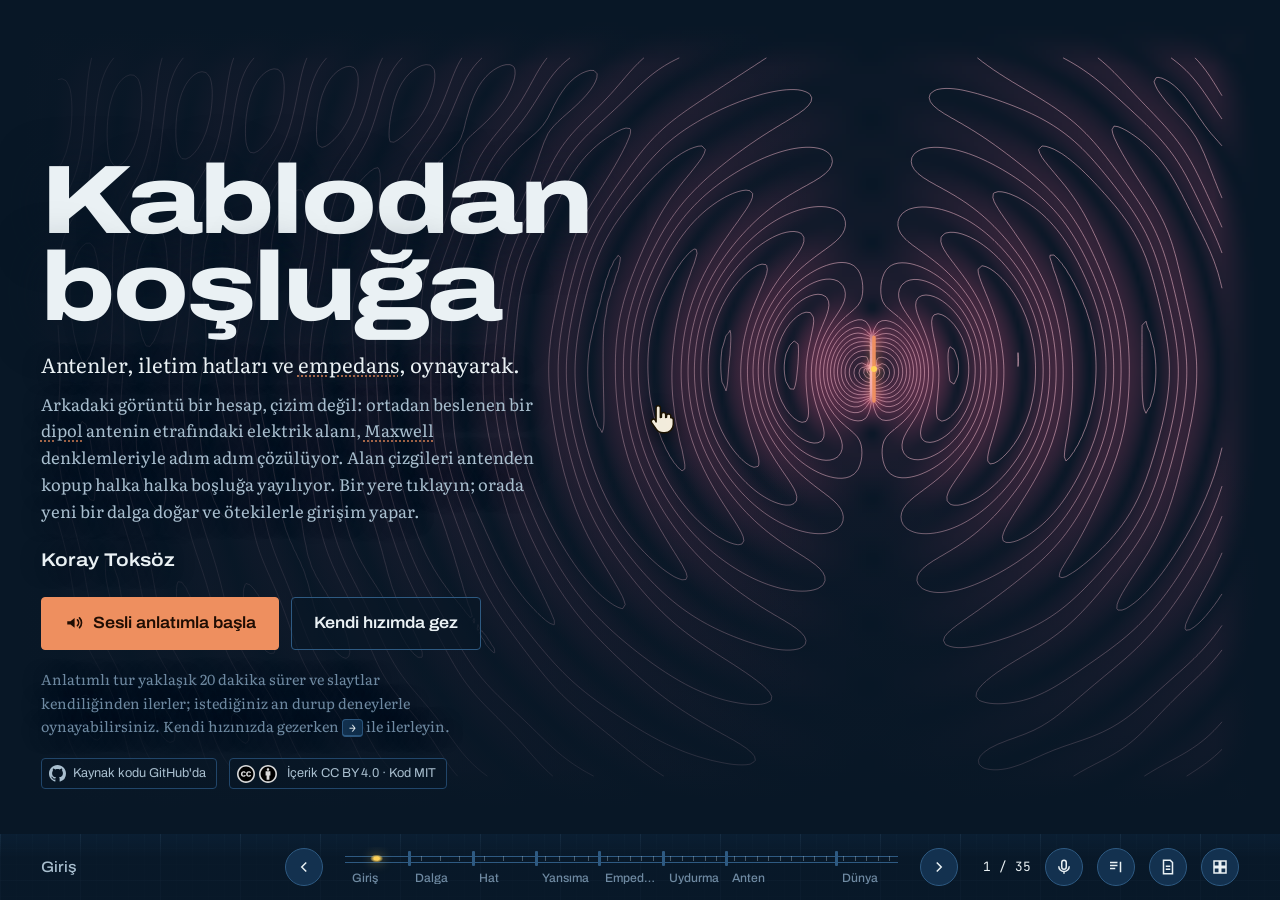
==== commit 97992527: "Yayın sürüm etiketi Co-Authored-By: Claude Opus 5.5 <noreply@anthropic.com>" ====
--- a/index.html
+++ b/index.html
@@ -10,15 +10,15 @@
 <link rel="preconnect" href="https://fonts.googleapis.com">
 <link rel="preconnect" href="https://fonts.gstatic.com" crossorigin>
 <link href="https://fonts.googleapis.com/css2?family=Archivo:wdth,wght@62..125,400..800&family=JetBrains+Mono:wght@400;500;600&family=Literata:ital,opsz,wght@0,7..72,400..700;1,7..72,400..600&display=swap" rel="stylesheet">
-<link rel="stylesheet" href="css/style.css?v=1">
-<link rel="stylesheet" href="css/demos.css?v=1">
-<link rel="stylesheet" href="css/demos-ch1.css?v=1">
-<link rel="stylesheet" href="css/demos-ch2.css?v=1">
-<link rel="stylesheet" href="css/demos-ch3.css?v=1">
-<link rel="stylesheet" href="css/demos-ch4.css?v=1">
-<link rel="stylesheet" href="css/demos-ch6.css?v=1">
-<link rel="stylesheet" href="css/demos-ch6b.css?v=1">
-<link rel="stylesheet" href="css/demos-ch7.css?v=1">
+<link rel="stylesheet" href="css/style.css?v=202610142211">
+<link rel="stylesheet" href="css/demos.css?v=202610142211">
+<link rel="stylesheet" href="css/demos-ch1.css?v=202610142211">
+<link rel="stylesheet" href="css/demos-ch2.css?v=202610142211">
+<link rel="stylesheet" href="css/demos-ch3.css?v=202610142211">
+<link rel="stylesheet" href="css/demos-ch4.css?v=202610142211">
+<link rel="stylesheet" href="css/demos-ch6.css?v=202610142211">
+<link rel="stylesheet" href="css/demos-ch6b.css?v=202610142211">
+<link rel="stylesheet" href="css/demos-ch7.css?v=202610142211">
 <link rel="icon" href="data:image/svg+xml,%3Csvg xmlns='http://www.w3.org/2000/svg' viewBox='0 0 32 32'%3E%3Crect width='32' height='32' rx='6' fill='%230b1f33'/%3E%3Cpath d='M16 9v19M8 9h7M17 9h7' stroke='%23ee8f5f' stroke-width='2.4' stroke-linecap='round'/%3E%3Cpath d='M6 5a12 12 0 0 1 20 0' stroke='%23ffd257' stroke-width='1.6' fill='none'/%3E%3C/svg%3E">
 </head>
 <body>
@@ -829,24 +829,24 @@
   <button class="iconbtn" id="btn-overview" aria-label="Tüm slaytlar (O)" title="Tüm slaytlar (O)"><svg viewBox="0 0 24 24" fill="none" stroke="currentColor" stroke-width="2"><rect x="4" y="4" width="7" height="7"/><rect x="13" y="4" width="7" height="7"/><rect x="4" y="13" width="7" height="7"/><rect x="13" y="13" width="7" height="7"/></svg></button>
 </nav>
 
-<script src="js/lib.js?v=1"></script>
-<script src="js/rf.js?v=1"></script>
-<script src="js/fdtd1d.js?v=1"></script>
-<script src="js/fdtd2d.js?v=1"></script>
-<script src="js/viz.js?v=1"></script>
-<script src="js/smith.js?v=1"></script>
-<script src="js/demos/ch0.js?v=1"></script>
-<script src="js/demos/ch1.js?v=1"></script>
-<script src="js/demos/ch2.js?v=1"></script>
-<script src="js/demos/ch3.js?v=1"></script>
-<script src="js/demos/ch4.js?v=1"></script>
-<script src="js/demos/ch5.js?v=1"></script>
-<script src="js/demos/ch6.js?v=1"></script>
-<script src="js/demos/ch6b.js?v=1"></script>
-<script src="js/demos/ch7.js?v=1"></script>
-<script src="js/glossary.js?v=1"></script>
-<script src="js/app.js?v=1"></script>
-<script src="js/narrator.js?v=1"></script>
-<script src="js/guide.js?v=1"></script>
+<script src="js/lib.js?v=202610142211"></script>
+<script src="js/rf.js?v=202610142211"></script>
+<script src="js/fdtd1d.js?v=202610142211"></script>
+<script src="js/fdtd2d.js?v=202610142211"></script>
+<script src="js/viz.js?v=202610142211"></script>
+<script src="js/smith.js?v=202610142211"></script>
+<script src="js/demos/ch0.js?v=202610142211"></script>
+<script src="js/demos/ch1.js?v=202610142211"></script>
+<script src="js/demos/ch2.js?v=202610142211"></script>
+<script src="js/demos/ch3.js?v=202610142211"></script>
+<script src="js/demos/ch4.js?v=202610142211"></script>
+<script src="js/demos/ch5.js?v=202610142211"></script>
+<script src="js/demos/ch6.js?v=202610142211"></script>
+<script src="js/demos/ch6b.js?v=202610142211"></script>
+<script src="js/demos/ch7.js?v=202610142211"></script>
+<script src="js/glossary.js?v=202610142211"></script>
+<script src="js/app.js?v=202610142211"></script>
+<script src="js/narrator.js?v=202610142211"></script>
+<script src="js/guide.js?v=202610142211"></script>
 </body>
 </html>
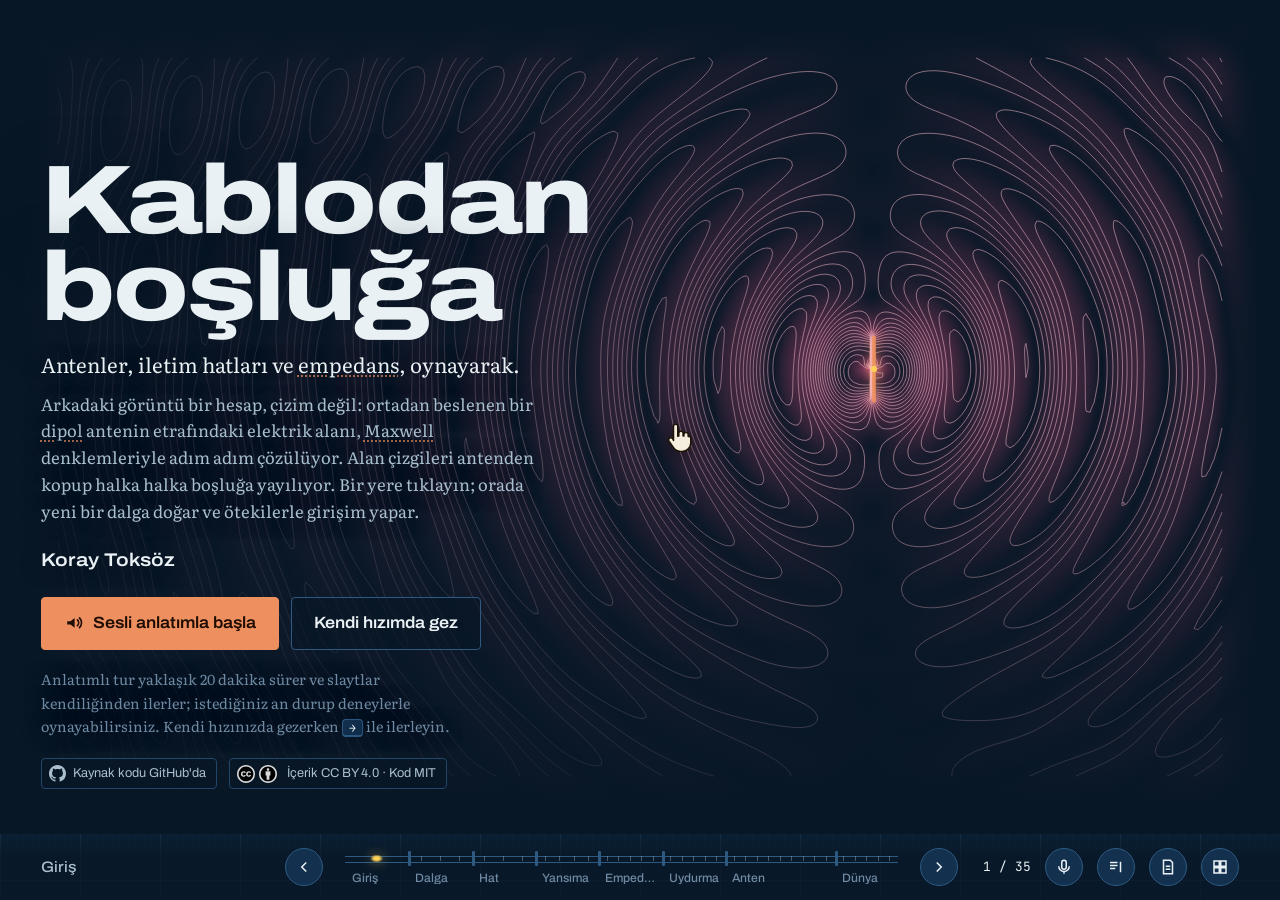
==== commit ef7c7918: "Yayın sürüm etiketi Co-Authored-By: Claude Opus 5.5 <noreply@anthropic.com>" ====
--- a/index.html
+++ b/index.html
@@ -10,15 +10,15 @@
 <link rel="preconnect" href="https://fonts.googleapis.com">
 <link rel="preconnect" href="https://fonts.gstatic.com" crossorigin>
 <link href="https://fonts.googleapis.com/css2?family=Archivo:wdth,wght@62..125,400..800&family=JetBrains+Mono:wght@400;500;600&family=Literata:ital,opsz,wght@0,7..72,400..700;1,7..72,400..600&display=swap" rel="stylesheet">
-<link rel="stylesheet" href="css/style.css?v=202610142211">
-<link rel="stylesheet" href="css/demos.css?v=202610142211">
-<link rel="stylesheet" href="css/demos-ch1.css?v=202610142211">
-<link rel="stylesheet" href="css/demos-ch2.css?v=202610142211">
-<link rel="stylesheet" href="css/demos-ch3.css?v=202610142211">
-<link rel="stylesheet" href="css/demos-ch4.css?v=202610142211">
-<link rel="stylesheet" href="css/demos-ch6.css?v=202610142211">
-<link rel="stylesheet" href="css/demos-ch6b.css?v=202610142211">
-<link rel="stylesheet" href="css/demos-ch7.css?v=202610142211">
+<link rel="stylesheet" href="css/style.css?v=202610142226">
+<link rel="stylesheet" href="css/demos.css?v=202610142226">
+<link rel="stylesheet" href="css/demos-ch1.css?v=202610142226">
+<link rel="stylesheet" href="css/demos-ch2.css?v=202610142226">
+<link rel="stylesheet" href="css/demos-ch3.css?v=202610142226">
+<link rel="stylesheet" href="css/demos-ch4.css?v=202610142226">
+<link rel="stylesheet" href="css/demos-ch6.css?v=202610142226">
+<link rel="stylesheet" href="css/demos-ch6b.css?v=202610142226">
+<link rel="stylesheet" href="css/demos-ch7.css?v=202610142226">
 <link rel="icon" href="data:image/svg+xml,%3Csvg xmlns='http://www.w3.org/2000/svg' viewBox='0 0 32 32'%3E%3Crect width='32' height='32' rx='6' fill='%230b1f33'/%3E%3Cpath d='M16 9v19M8 9h7M17 9h7' stroke='%23ee8f5f' stroke-width='2.4' stroke-linecap='round'/%3E%3Cpath d='M6 5a12 12 0 0 1 20 0' stroke='%23ffd257' stroke-width='1.6' fill='none'/%3E%3C/svg%3E">
 </head>
 <body>
@@ -829,24 +829,24 @@
   <button class="iconbtn" id="btn-overview" aria-label="Tüm slaytlar (O)" title="Tüm slaytlar (O)"><svg viewBox="0 0 24 24" fill="none" stroke="currentColor" stroke-width="2"><rect x="4" y="4" width="7" height="7"/><rect x="13" y="4" width="7" height="7"/><rect x="4" y="13" width="7" height="7"/><rect x="13" y="13" width="7" height="7"/></svg></button>
 </nav>
 
-<script src="js/lib.js?v=202610142211"></script>
-<script src="js/rf.js?v=202610142211"></script>
-<script src="js/fdtd1d.js?v=202610142211"></script>
-<script src="js/fdtd2d.js?v=202610142211"></script>
-<script src="js/viz.js?v=202610142211"></script>
-<script src="js/smith.js?v=202610142211"></script>
-<script src="js/demos/ch0.js?v=202610142211"></script>
-<script src="js/demos/ch1.js?v=202610142211"></script>
-<script src="js/demos/ch2.js?v=202610142211"></script>
-<script src="js/demos/ch3.js?v=202610142211"></script>
-<script src="js/demos/ch4.js?v=202610142211"></script>
-<script src="js/demos/ch5.js?v=202610142211"></script>
-<script src="js/demos/ch6.js?v=202610142211"></script>
-<script src="js/demos/ch6b.js?v=202610142211"></script>
-<script src="js/demos/ch7.js?v=202610142211"></script>
-<script src="js/glossary.js?v=202610142211"></script>
-<script src="js/app.js?v=202610142211"></script>
-<script src="js/narrator.js?v=202610142211"></script>
-<script src="js/guide.js?v=202610142211"></script>
+<script src="js/lib.js?v=202610142226"></script>
+<script src="js/rf.js?v=202610142226"></script>
+<script src="js/fdtd1d.js?v=202610142226"></script>
+<script src="js/fdtd2d.js?v=202610142226"></script>
+<script src="js/viz.js?v=202610142226"></script>
+<script src="js/smith.js?v=202610142226"></script>
+<script src="js/demos/ch0.js?v=202610142226"></script>
+<script src="js/demos/ch1.js?v=202610142226"></script>
+<script src="js/demos/ch2.js?v=202610142226"></script>
+<script src="js/demos/ch3.js?v=202610142226"></script>
+<script src="js/demos/ch4.js?v=202610142226"></script>
+<script src="js/demos/ch5.js?v=202610142226"></script>
+<script src="js/demos/ch6.js?v=202610142226"></script>
+<script src="js/demos/ch6b.js?v=202610142226"></script>
+<script src="js/demos/ch7.js?v=202610142226"></script>
+<script src="js/glossary.js?v=202610142226"></script>
+<script src="js/app.js?v=202610142226"></script>
+<script src="js/narrator.js?v=202610142226"></script>
+<script src="js/guide.js?v=202610142226"></script>
 </body>
 </html>
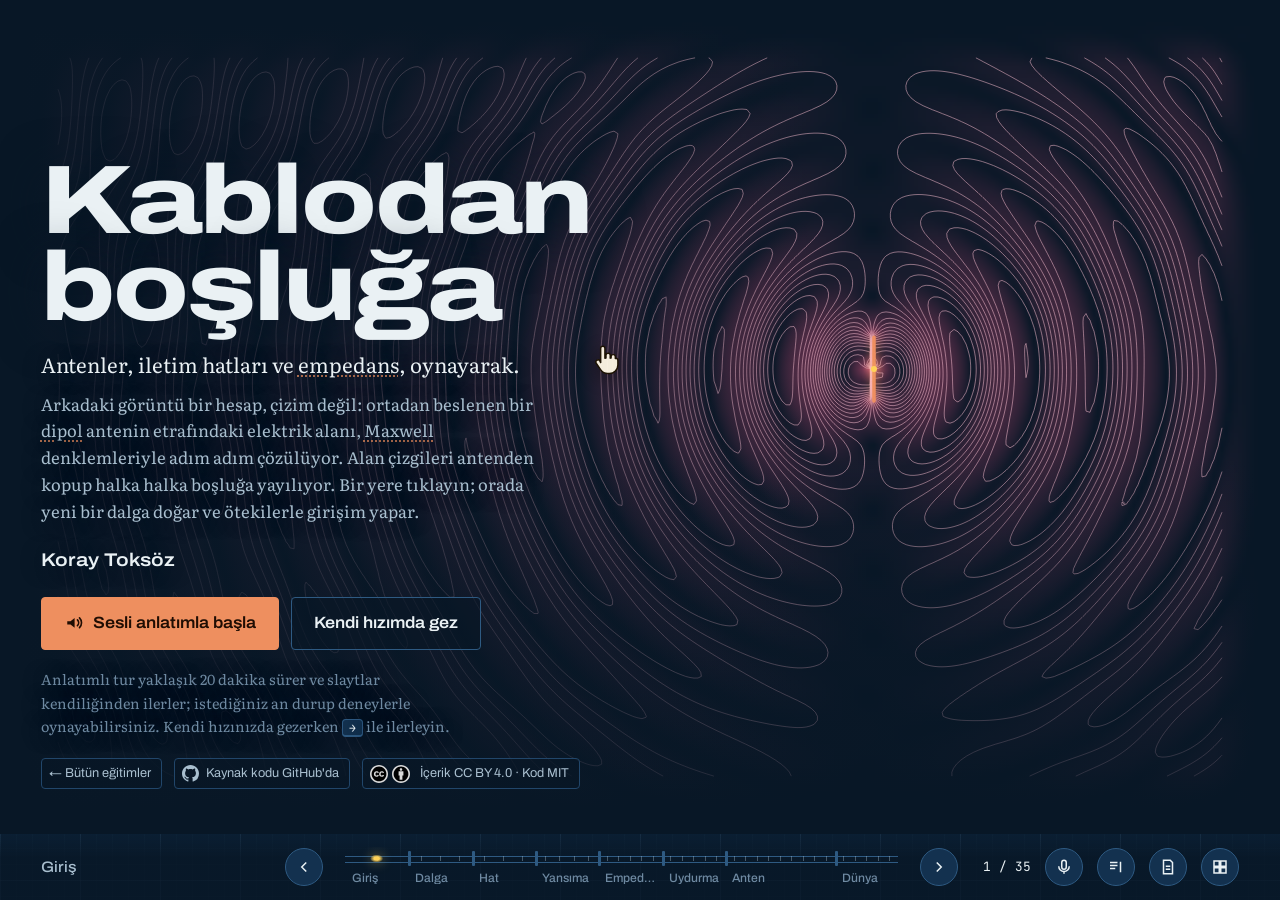
==== commit a88d4bbb: "Yeni adres: egitim.koraytoksoz.com - Kapak ve kapanışa "← Bütün eğitimler" bağlantısı - Diğer eğitim" ====
--- a/index.html
+++ b/index.html
@@ -41,6 +41,7 @@
     </div>
     <p class="hint">Anlatımlı tur yaklaşık <span id="tour-min">20</span> dakika sürer ve slaytlar kendiliğinden ilerler; istediğiniz an durup deneylerle oynayabilirsiniz. Kendi hızınızda gezerken <kbd>→</kbd> ile ilerleyin.</p>
     <div class="cover-meta">
+      <a class="all-link" href="https://egitim.koraytoksoz.com/">← Bütün eğitimler</a>
       <a class="gh-link" href="https://github.com/ktoksoz/anten-iletim-hatti" target="_blank" rel="noopener"><svg viewBox="0 0 16 16" aria-hidden="true"><path fill="currentColor" d="M8 0C3.58 0 0 3.58 0 8c0 3.54 2.29 6.53 5.47 7.59.4.07.55-.17.55-.38 0-.19-.01-.82-.01-1.49-2.01.37-2.53-.49-2.69-.94-.09-.23-.48-.94-.82-1.13-.28-.15-.68-.52-.01-.53.63-.01 1.08.58 1.23.82.72 1.21 1.87.87 2.33.66.07-.52.28-.87.51-1.07-1.78-.2-3.64-.89-3.64-3.95 0-.87.31-1.59.82-2.15-.08-.2-.36-1.02.08-2.12 0 0 .67-.21 2.2.82.64-.18 1.32-.27 2-.27.68 0 1.36.09 2 .27 1.53-1.04 2.2-.82 2.2-.82.44 1.1.16 1.92.08 2.12.51.56.82 1.27.82 2.15 0 3.07-1.87 3.75-3.65 3.95.29.25.54.73.54 1.48 0 1.07-.01 1.93-.01 2.2 0 .21.15.46.55.38A8.013 8.013 0 0016 8c0-4.42-3.58-8-8-8z"/></svg><span>Kaynak kodu GitHub'da</span></a>
       <a class="lic" href="https://creativecommons.org/licenses/by/4.0/deed.tr" target="_blank" rel="license noopener" title="İçerik: Creative Commons Atıf 4.0">
         <img src="img/cc-cc.svg" alt="Creative Commons" width="22" height="22"><img src="img/cc-by.svg" alt="Atıf" width="22" height="22">
@@ -792,11 +793,14 @@
     <p class="sub">Bütün radyo, bir kablo ile boşluk arasındaki uyumdan ibaret.</p>
     <p>İpteki dalga, kablodaki yankı, Smith abağında merkeze yürüyen nokta ve antenden kopan alan halkaları aynı hikâyenin parçaları: enerji bir ortamdan ötekine geçerken empedans uyuşuyorsa yoluna devam eder, uyuşmuyorsa geri döner.</p>
     <p class="also">Aynı dizinin öteki sunumları:
-      <a href="https://sdr.koraytoksoz.com" target="_blank" rel="noopener">Dalgadan Sayıya</a> (SDR ve IQ verisi),
-      <a href="https://muzik.koraytoksoz.com" target="_blank" rel="noopener">Titreşimden Şarkıya</a> (müzik teorisi),
-      <a href="https://yz.koraytoksoz.com" target="_blank" rel="noopener">Nörondan Dil Modeline</a> (yapay zekâ).</p>
+      <a href="https://egitim.koraytoksoz.com/sdr/" target="_blank" rel="noopener">Dalgadan Sayıya</a> (SDR ve IQ verisi),
+      <a href="https://egitim.koraytoksoz.com/muzik/" target="_blank" rel="noopener">Titreşimden Şarkıya</a> (müzik teorisi),
+      <a href="https://egitim.koraytoksoz.com/yz/" target="_blank" rel="noopener">Nörondan Dil Modeline</a> (yapay zekâ),
+      <a href="https://egitim.koraytoksoz.com/elektronik/" target="_blank" rel="noopener">Elektrondan Bilgisayara</a> (elektronik),
+      <a href="https://egitim.koraytoksoz.com/felsefe/" target="_blank" rel="noopener">Bilgelik Sevgisi</a> (felsefe).</p>
     <p class="hint">Sorular? <kbd>O</kbd> ile istediğiniz slayta dönebilirsiniz.</p>
     <div class="cover-meta closing">
+      <a class="all-link" href="https://egitim.koraytoksoz.com/">← Bütün eğitimler</a>
       <a class="gh-link" href="https://github.com/ktoksoz/anten-iletim-hatti" target="_blank" rel="noopener"><svg viewBox="0 0 16 16" aria-hidden="true"><path fill="currentColor" d="M8 0C3.58 0 0 3.58 0 8c0 3.54 2.29 6.53 5.47 7.59.4.07.55-.17.55-.38 0-.19-.01-.82-.01-1.49-2.01.37-2.53-.49-2.69-.94-.09-.23-.48-.94-.82-1.13-.28-.15-.68-.52-.01-.53.63-.01 1.08.58 1.23.82.72 1.21 1.87.87 2.33.66.07-.52.28-.87.51-1.07-1.78-.2-3.64-.89-3.64-3.95 0-.87.31-1.59.82-2.15-.08-.2-.36-1.02.08-2.12 0 0 .67-.21 2.2.82.64-.18 1.32-.27 2-.27.68 0 1.36.09 2 .27 1.53-1.04 2.2-.82 2.2-.82.44 1.1.16 1.92.08 2.12.51.56.82 1.27.82 2.15 0 3.07-1.87 3.75-3.65 3.95.29.25.54.73.54 1.48 0 1.07-.01 1.93-.01 2.2 0 .21.15.46.55.38A8.013 8.013 0 0016 8c0-4.42-3.58-8-8-8z"/></svg><span>Kaynak kodu GitHub'da</span></a>
       <a class="lic" href="https://creativecommons.org/licenses/by/4.0/deed.tr" target="_blank" rel="license noopener" title="İçerik: Creative Commons Atıf 4.0">
         <img src="img/cc-cc.svg" alt="Creative Commons" width="22" height="22"><img src="img/cc-by.svg" alt="Atıf" width="22" height="22">
